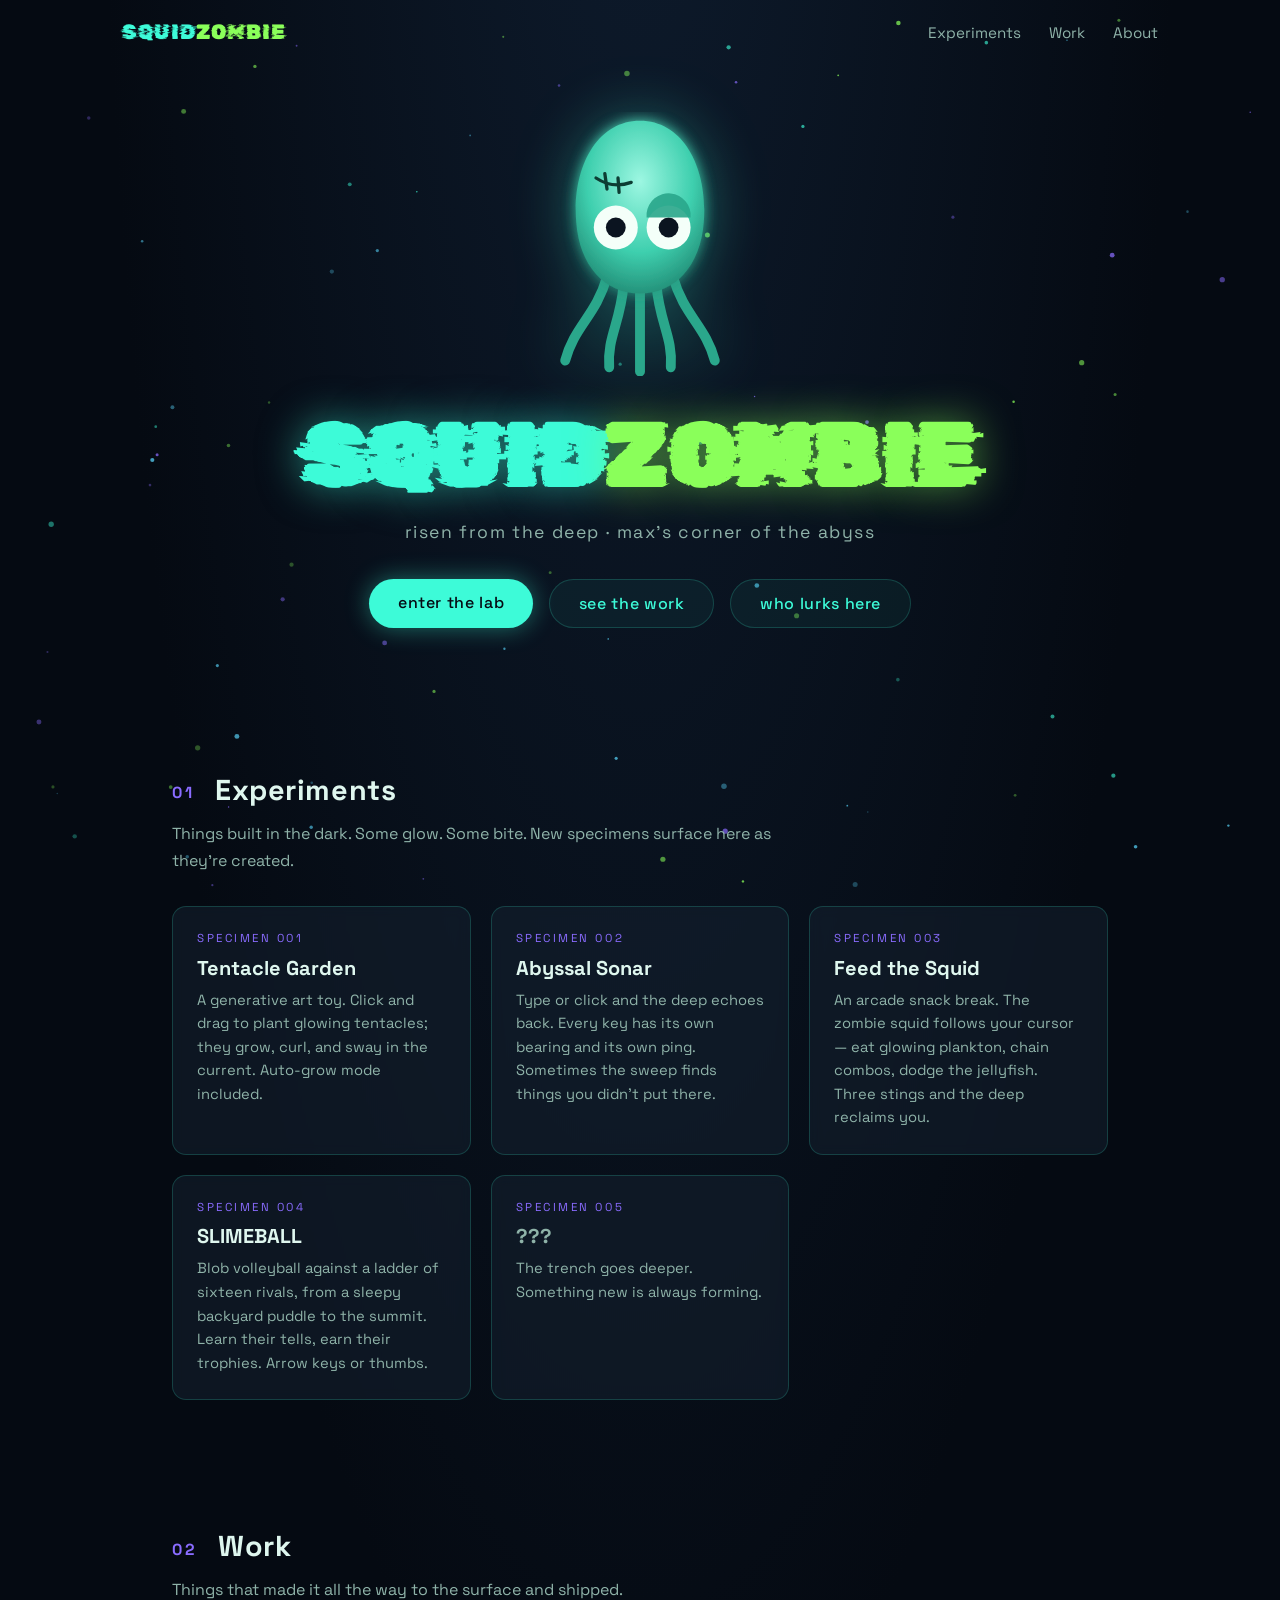
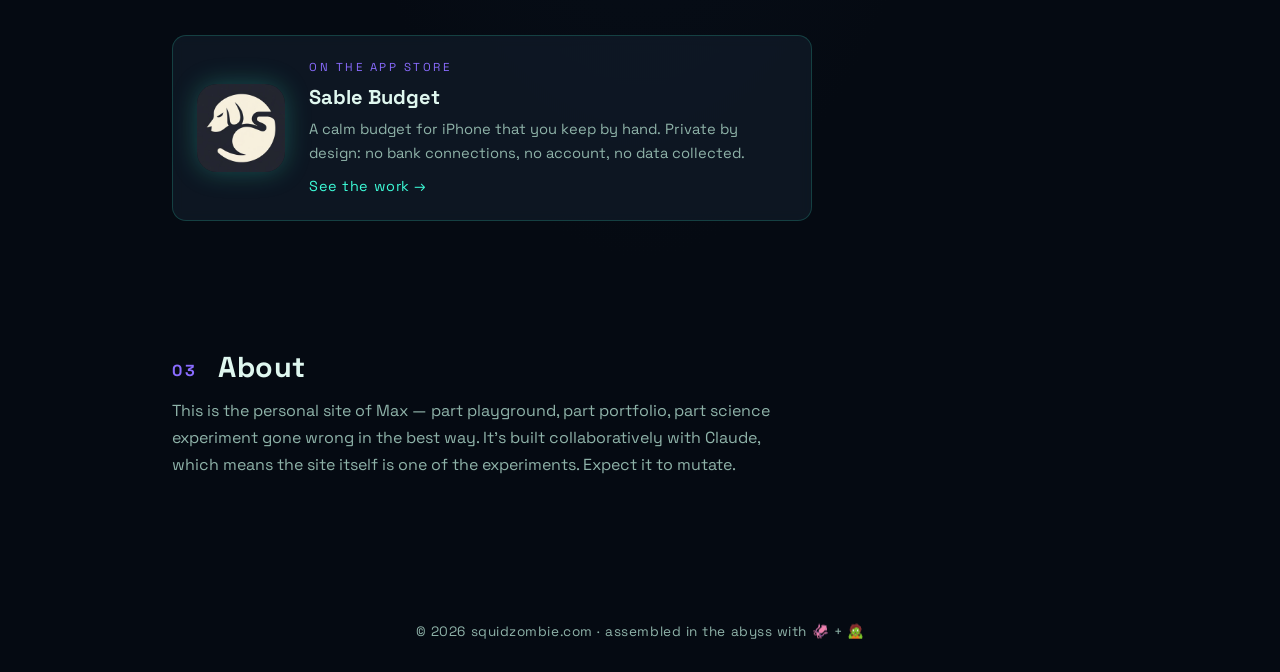
==== index.html @ 379ce613 "Give the Work page a 3D screenshot showcase and link it from home Screenshots become a coverflow sli" ====
<!DOCTYPE html>
<html lang="en">
<head>
  <meta charset="UTF-8">
  <meta name="viewport" content="width=device-width, initial-scale=1.0">
  <title>SQUIDZOMBIE — risen from the deep</title>
  <meta name="description" content="squidzombie.com — Max's corner of the abyss. Experiments, oddities, and whatever crawls out of the deep.">
  <link rel="preconnect" href="https://fonts.googleapis.com">
  <link rel="preconnect" href="https://fonts.gstatic.com" crossorigin>
  <link href="https://fonts.googleapis.com/css2?family=Rubik+Glitch&family=Space+Grotesk:wght@400;500;700&display=swap" rel="stylesheet">
  <link rel="stylesheet" href="css/style.css">
  <link rel="icon" href="data:image/svg+xml,<svg xmlns='http://www.w3.org/2000/svg' viewBox='0 0 100 100'><text y='.9em' font-size='90'>🦑</text></svg>">
</head>
<body>
  <canvas id="abyss" aria-hidden="true"></canvas>

  <header class="site-header">
    <a class="wordmark" href="/">SQUID<span>ZOMBIE</span></a>
    <nav>
      <a href="#experiments">Experiments</a>
      <a href="work/">Work</a>
      <a href="#about">About</a>
    </nav>
  </header>

  <main>
    <section class="hero">
      <div class="squid-wrap" id="squid-wrap">
        <!-- The Squid. Its eyes follow your cursor. It knows. -->
        <svg id="squid" viewBox="0 0 200 240" width="220" height="264" role="img" aria-label="A zombie squid">
          <defs>
            <radialGradient id="mantleGrad" cx="50%" cy="35%" r="75%">
              <stop offset="0%" stop-color="#9df7e2"/>
              <stop offset="55%" stop-color="#3ecfae"/>
              <stop offset="100%" stop-color="#1a7a66"/>
            </radialGradient>
            <filter id="glow" x="-50%" y="-50%" width="200%" height="200%">
              <feGaussianBlur stdDeviation="6" result="blur"/>
              <feMerge>
                <feMergeNode in="blur"/>
                <feMergeNode in="SourceGraphic"/>
              </feMerge>
            </filter>
          </defs>

          <!-- tentacles -->
          <g class="tentacles" stroke="#2aa78b" stroke-width="9" stroke-linecap="round" fill="none">
            <path class="tent t1" d="M70 150 C 60 185, 40 195, 32 226"/>
            <path class="tent t2" d="M85 158 C 82 192, 70 205, 72 232"/>
            <path class="tent t3" d="M100 160 C 100 195, 100 210, 100 236"/>
            <path class="tent t4" d="M115 158 C 118 192, 130 205, 128 232"/>
            <path class="tent t5" d="M130 150 C 140 185, 160 195, 168 226"/>
          </g>

          <!-- mantle -->
          <path d="M100 8 C 140 8, 162 52, 158 100 C 155 140, 132 165, 100 165 C 68 165, 45 140, 42 100 C 38 52, 60 8, 100 8 Z"
                fill="url(#mantleGrad)" filter="url(#glow)"/>

          <!-- zombie stitch -->
          <g stroke="#0d3d33" stroke-width="3" stroke-linecap="round">
            <path d="M60 60 Q 75 70 92 64" fill="none"/>
            <line x1="68" y1="56" x2="70" y2="70"/>
            <line x1="80" y1="60" x2="81" y2="73"/>
          </g>

          <!-- eyes -->
          <g>
            <circle cx="78" cy="105" r="20" fill="#f4fff9"/>
            <circle cx="126" cy="105" r="20" fill="#f4fff9"/>
            <circle class="pupil" data-eye-x="78" data-eye-y="105" cx="78" cy="105" r="9" fill="#0b1420"/>
            <circle class="pupil" data-eye-x="126" data-eye-y="105" cx="126" cy="105" r="9" fill="#0b1420"/>
          </g>

          <!-- one droopy zombie eyelid -->
          <path d="M106 92 A 20 20 0 0 1 146 96 L 106 96 Z" fill="#2aa78b" opacity="0.9"/>
        </svg>
      </div>

      <h1 class="title">SQUID<span class="title-zombie">ZOMBIE</span></h1>
      <p class="tagline">risen from the deep &middot; max's corner of the abyss</p>

      <div class="cta-row">
        <a class="btn btn-primary" href="#experiments">enter the lab</a>
        <a class="btn btn-ghost" href="work/">see the work</a>
        <a class="btn btn-ghost" href="#about">who lurks here</a>
      </div>
    </section>

    <section id="experiments" class="section">
      <h2><span class="section-num">01</span> Experiments</h2>
      <p class="section-blurb">Things built in the dark. Some glow. Some bite. New specimens surface here as they're created.</p>
      <div class="card-grid">
        <a class="card" href="experiments/tentacle-garden/">
          <div class="card-tag">SPECIMEN 001</div>
          <h3>Tentacle Garden</h3>
          <p>A generative art toy. Click and drag to plant glowing tentacles; they grow, curl, and sway in the current. Auto-grow mode included.</p>
        </a>
        <a class="card" href="experiments/abyssal-sonar/">
          <div class="card-tag">SPECIMEN 002</div>
          <h3>Abyssal Sonar</h3>
          <p>Type or click and the deep echoes back. Every key has its own bearing and its own ping. Sometimes the sweep finds things you didn't put there.</p>
        </a>
        <a class="card" href="experiments/feed-the-squid/">
          <div class="card-tag">SPECIMEN 003</div>
          <h3>Feed the Squid</h3>
          <p>An arcade snack break. The zombie squid follows your cursor — eat glowing plankton, chain combos, dodge the jellyfish. Three stings and the deep reclaims you.</p>
        </a>
        <a class="card" href="experiments/slimeball/">
          <div class="card-tag">SPECIMEN 004</div>
          <h3>SLIMEBALL</h3>
          <p>Blob volleyball against a ladder of sixteen rivals, from a sleepy backyard puddle to the summit. Learn their tells, earn their trophies. Arrow keys or thumbs.</p>
        </a>
        <a class="card card-empty" href="#">
          <div class="card-tag">SPECIMEN 005</div>
          <h3>???</h3>
          <p>The trench goes deeper. Something new is always forming.</p>
        </a>
      </div>
    </section>

    <section id="work" class="section">
      <h2><span class="section-num">02</span> Work</h2>
      <p class="section-blurb">Things that made it all the way to the surface and shipped.</p>
      <a class="card work-card" href="work/">
        <img class="work-card-icon" src="work/sable/icon.jpg" width="256" height="256" alt="">
        <div>
          <div class="card-tag">ON THE APP STORE</div>
          <h3>Sable Budget</h3>
          <p>A calm budget for iPhone that you keep by hand. Private by design: no bank connections, no account, no data collected.</p>
          <span class="work-card-cta">See the work →</span>
        </div>
      </a>
    </section>

    <section id="about" class="section">
      <h2><span class="section-num">03</span> About</h2>
      <p class="section-blurb">
        This is the personal site of Max — part playground, part portfolio, part science
        experiment gone wrong in the best way. It's built collaboratively with Claude,
        which means the site itself is one of the experiments. Expect it to mutate.
      </p>
    </section>
  </main>

  <footer class="site-footer">
    <p>&copy; 2026 squidzombie.com &middot; assembled in the abyss with 🦑 + 🧟</p>
  </footer>

  <script src="js/main.js"></script>
</body>
</html>
---- css/style.css ----
/* ── squidzombie.com ─────────────────────────────────────────────── */

:root {
  --abyss: #050a12;
  --abyss-2: #0a1220;
  --ink: #dff7ef;
  --ink-dim: #8fb3a9;
  --biolume: #3dfbd8;
  --zombie: #8aff5a;
  --violet: #8a6cff;
  --card: rgba(20, 34, 48, 0.55);
  --card-border: rgba(61, 251, 216, 0.18);
}

* { margin: 0; padding: 0; box-sizing: border-box; }

html { scroll-behavior: smooth; }

body {
  background: radial-gradient(ellipse at 50% -20%, #0e1c2e 0%, var(--abyss) 60%);
  color: var(--ink);
  font-family: "Space Grotesk", system-ui, -apple-system, sans-serif;
  min-height: 100vh;
  overflow-x: hidden;
}

/* particle canvas sits behind everything */
#abyss {
  position: fixed;
  inset: 0;
  z-index: 0;
  pointer-events: none;
}

.site-header, main, .site-footer {
  position: relative;
  z-index: 1;
}

/* ── header ─────────────────────────────────────────────────────── */

.site-header {
  display: flex;
  justify-content: space-between;
  align-items: center;
  padding: 1.25rem 2rem;
  max-width: 1100px;
  margin: 0 auto;
}

.wordmark {
  font-family: "Rubik Glitch", "Space Grotesk", monospace;
  font-size: 1.3rem;
  color: var(--biolume);
  text-decoration: none;
  letter-spacing: 0.05em;
}

.wordmark span { color: var(--zombie); }

.site-header nav a {
  color: var(--ink-dim);
  text-decoration: none;
  margin-left: 1.5rem;
  font-size: 0.95rem;
  transition: color 0.2s;
}

.site-header nav a:hover { color: var(--biolume); }

/* ── hero ───────────────────────────────────────────────────────── */

.hero {
  text-align: center;
  padding: 3rem 1.5rem 5rem;
  max-width: 800px;
  margin: 0 auto;
}

.squid-wrap {
  display: inline-block;
  animation: bob 5s ease-in-out infinite;
  filter: drop-shadow(0 0 30px rgba(61, 251, 216, 0.35));
}

@keyframes bob {
  0%, 100% { transform: translateY(0) rotate(-1.5deg); }
  50%      { transform: translateY(-16px) rotate(1.5deg); }
}

.tent {
  animation: wiggle 3s ease-in-out infinite;
  transform-origin: top center;
}
.t1 { animation-delay: 0s; }
.t2 { animation-delay: 0.4s; }
.t3 { animation-delay: 0.8s; }
.t4 { animation-delay: 1.2s; }
.t5 { animation-delay: 1.6s; }

@keyframes wiggle {
  0%, 100% { transform: translateX(0); }
  50%      { transform: translateX(4px); }
}

.title {
  font-family: "Rubik Glitch", "Space Grotesk", monospace;
  font-size: clamp(2.8rem, 9vw, 5.5rem);
  margin-top: 1.5rem;
  color: var(--biolume);
  text-shadow: 0 0 40px rgba(61, 251, 216, 0.5);
  letter-spacing: 0.03em;
}

.title-zombie {
  color: var(--zombie);
  text-shadow: 0 0 40px rgba(138, 255, 90, 0.5);
}

.tagline {
  color: var(--ink-dim);
  margin-top: 0.75rem;
  font-size: 1.1rem;
  letter-spacing: 0.08em;
}

.cta-row {
  margin-top: 2.25rem;
  display: flex;
  gap: 1rem;
  justify-content: center;
  flex-wrap: wrap;
}

.btn {
  padding: 0.8rem 1.8rem;
  border-radius: 999px;
  text-decoration: none;
  font-weight: 500;
  letter-spacing: 0.04em;
  transition: transform 0.15s, box-shadow 0.15s;
}

.btn:hover { transform: translateY(-2px); }

.btn-primary {
  background: var(--biolume);
  color: var(--abyss);
  box-shadow: 0 0 24px rgba(61, 251, 216, 0.4);
}

.btn-primary:hover { box-shadow: 0 0 36px rgba(61, 251, 216, 0.65); }

.btn-ghost {
  color: var(--biolume);
  border: 1px solid var(--card-border);
  background: rgba(61, 251, 216, 0.05);
}

.btn-ghost:hover { border-color: var(--biolume); }

/* ── sections ───────────────────────────────────────────────────── */

.section {
  max-width: 1000px;
  margin: 0 auto;
  padding: 4rem 2rem;
}

.section h2 {
  font-size: 1.8rem;
  margin-bottom: 0.75rem;
  letter-spacing: 0.02em;
}

.section-num {
  color: var(--violet);
  font-size: 1rem;
  vertical-align: middle;
  margin-right: 0.75rem;
  letter-spacing: 0.2em;
}

.section-blurb {
  color: var(--ink-dim);
  max-width: 60ch;
  line-height: 1.7;
  margin-bottom: 2rem;
}

/* ── experiment cards ───────────────────────────────────────────── */

.card-grid {
  display: grid;
  grid-template-columns: repeat(auto-fill, minmax(260px, 1fr));
  gap: 1.25rem;
}

.card {
  display: block;
  background: var(--card);
  border: 1px solid var(--card-border);
  border-radius: 14px;
  padding: 1.5rem;
  text-decoration: none;
  color: var(--ink);
  backdrop-filter: blur(6px);
  transition: transform 0.2s, border-color 0.2s, box-shadow 0.2s;
}

.card:hover {
  transform: translateY(-4px);
  border-color: rgba(61, 251, 216, 0.5);
  box-shadow: 0 8px 32px rgba(61, 251, 216, 0.12);
}

.card-tag {
  font-size: 0.72rem;
  letter-spacing: 0.22em;
  color: var(--violet);
  margin-bottom: 0.6rem;
}

.card h3 { margin-bottom: 0.5rem; font-size: 1.25rem; }

.card p { color: var(--ink-dim); font-size: 0.92rem; line-height: 1.6; }

.card-empty h3 { color: var(--ink-dim); }

/* ── footer ─────────────────────────────────────────────────────── */

.site-footer {
  text-align: center;
  padding: 3rem 1.5rem 2rem;
  color: var(--ink-dim);
  font-size: 0.85rem;
  letter-spacing: 0.04em;
}

/* ── work page ──────────────────────────────────────────────────── */

.site-header nav a[aria-current="page"] { color: var(--biolume); }

.work-hero { padding-bottom: 1rem; }

.section-blurb a { color: var(--biolume); }

.project {
  background: var(--card);
  border: 1px solid var(--card-border);
  border-radius: 22px;
  padding: 2.25rem;
  backdrop-filter: blur(6px);
  overflow: hidden;
}

.project-head {
  display: flex;
  gap: 1.5rem;
  align-items: center;
  flex-wrap: wrap;
}

.app-icon {
  width: 112px;
  height: 112px;
  border-radius: 25px;
  flex-shrink: 0;
  box-shadow: 0 0 32px rgba(61, 251, 216, 0.22);
}

.project-title { font-size: 2rem; margin-bottom: 0.4rem; }

.project-lede { font-size: 1.1rem; line-height: 1.6; max-width: 52ch; }

.project-meta {
  color: var(--ink-dim);
  font-size: 0.85rem;
  margin-top: 0.5rem;
  letter-spacing: 0.04em;
}

.project-label {
  color: var(--violet);
  font-size: 0.75rem;
  font-weight: 500;
  letter-spacing: 0.22em;
  text-transform: uppercase;
  margin: 3rem 0 1.1rem;
}

/* ── screenshot showcase: 3D coverflow + ambient glow ── */

.showcase {
  --w: clamp(176px, 24vw, 244px);
  position: relative;
  margin: 1.5rem -2.25rem 0;
  padding-top: 1.5rem;
}

.showcase-glow {
  position: absolute;
  left: 50%;
  top: 0;
  width: calc(var(--w) * 2.6);
  height: calc(var(--w) * 2.3);
  transform: translateX(-50%);
  pointer-events: none;
}

.showcase-glow img {
  position: absolute;
  inset: 0;
  width: 100%;
  height: 100%;
  object-fit: cover;
  filter: blur(70px) saturate(1.8);
  opacity: 0;
  transition: opacity 0.9s ease;
}

.showcase-glow img.on { opacity: 0.32; }

.showcase-stage {
  position: relative;
  height: calc(var(--w) * 2.172 + 2.5rem);
  perspective: 1300px;
  transform-style: preserve-3d;
  touch-action: pan-y;
  cursor: grab;
  user-select: none;
  -webkit-user-select: none;
  outline: none;
}

.showcase-stage.dragging { cursor: grabbing; }

.showcase-stage:focus-visible .slide.is-active .slide-card {
  outline: 2px solid var(--biolume);
  outline-offset: 6px;
}

.slide {
  position: absolute;
  left: 50%;
  top: 1rem;
  width: var(--w);
  margin: 0 0 0 calc(var(--w) / -2);
  transition:
    transform 0.65s cubic-bezier(0.2, 0.8, 0.2, 1),
    filter 0.65s cubic-bezier(0.2, 0.8, 0.2, 1),
    opacity 0.65s ease;
  will-change: transform, filter;
}

.slide-card {
  position: relative;
  border-radius: calc(var(--w) * 0.13);
  overflow: hidden;
  transform: rotateX(var(--ty, 0deg)) rotateY(var(--tx, 0deg));
  transition: transform 0.5s cubic-bezier(0.2, 0.8, 0.2, 1), box-shadow 0.5s;
  box-shadow:
    0 30px 60px -24px rgba(0, 0, 0, 0.8),
    0 0 0 1px rgba(255, 255, 255, 0.08);
}

.slide-card.tilting { transition: transform 0.12s linear, box-shadow 0.5s; }

.slide-card img {
  display: block;
  width: 100%;
  height: auto;
  pointer-events: none;
  -webkit-user-drag: none;
}

/* glass glare that follows the cursor on the front card */
.slide-card::after {
  content: "";
  position: absolute;
  inset: 0;
  border-radius: inherit;
  background: radial-gradient(
    circle at var(--gx, 30%) var(--gy, 0%),
    rgba(255, 255, 255, 0.28),
    transparent 50%
  );
  opacity: 0;
  transition: opacity 0.4s;
  pointer-events: none;
}

.slide.is-active .slide-card {
  box-shadow:
    0 40px 80px -24px rgba(0, 0, 0, 0.85),
    0 0 0 1px rgba(61, 251, 216, 0.28),
    0 0 60px rgba(61, 251, 216, 0.14);
}

.slide.is-active .slide-card.tilting::after { opacity: 1; }

.showcase-nav {
  position: absolute;
  top: calc(2.5rem + var(--w) * 1.086);
  z-index: 200;
  width: 50px;
  height: 50px;
  display: grid;
  place-items: center;
  border-radius: 50%;
  border: 1px solid rgba(255, 255, 255, 0.14);
  background: rgba(10, 18, 32, 0.45);
  backdrop-filter: blur(14px) saturate(1.5);
  -webkit-backdrop-filter: blur(14px) saturate(1.5);
  color: var(--ink);
  cursor: pointer;
  transform: translateY(-50%);
  transition: background 0.2s, border-color 0.2s, opacity 0.2s, transform 0.2s;
}

.showcase-nav svg {
  width: 22px;
  height: 22px;
  fill: none;
  stroke: currentColor;
  stroke-width: 2;
  stroke-linecap: round;
  stroke-linejoin: round;
}

.showcase-nav:hover:not(:disabled) {
  border-color: var(--biolume);
  background: rgba(61, 251, 216, 0.12);
  transform: translateY(-50%) scale(1.06);
}

.showcase-nav:disabled { opacity: 0.2; cursor: default; }

.showcase-nav.prev { left: 1.25rem; }
.showcase-nav.next { right: 1.25rem; }

.showcase-foot {
  position: relative;
  display: flex;
  align-items: flex-end;
  justify-content: space-between;
  gap: 1rem;
  padding: 0.5rem 2.25rem 0;
}

.showcase-count {
  color: var(--violet);
  font-size: 0.75rem;
  letter-spacing: 0.22em;
  font-variant-numeric: tabular-nums;
}

.showcase-caption {
  margin-top: 0.3rem;
  font-size: 1.05rem;
  font-weight: 500;
}

.showcase-caption.swap { animation: caption-in 0.5s ease; }

@keyframes caption-in {
  from { opacity: 0; transform: translateY(6px); filter: blur(4px); }
  to   { opacity: 1; transform: none; filter: none; }
}

.showcase-dots { display: flex; gap: 0.45rem; padding-bottom: 0.35rem; }

.showcase-dot {
  width: 8px;
  height: 8px;
  padding: 0;
  border: 0;
  border-radius: 99px;
  background: rgba(223, 247, 239, 0.25);
  cursor: pointer;
  transition: width 0.35s cubic-bezier(0.2, 0.8, 0.2, 1), background 0.35s;
}

.showcase-dot[aria-current="true"] {
  width: 28px;
  background: var(--biolume);
  box-shadow: 0 0 12px rgba(61, 251, 216, 0.7);
}

/* ── feature tiles ── */

.feature-grid {
  display: grid;
  grid-template-columns: repeat(3, 1fr);
  gap: 1rem;
}

.feature {
  position: relative;
  padding: 1.4rem 1.3rem 1.3rem;
  border-radius: 16px;
  border: 1px solid rgba(61, 251, 216, 0.1);
  background: linear-gradient(160deg, rgba(61, 251, 216, 0.06), rgba(138, 108, 255, 0.03) 60%, transparent);
  transition: border-color 0.25s, transform 0.25s;
}

.feature:hover { border-color: rgba(61, 251, 216, 0.35); transform: translateY(-3px); }

.feature-icon {
  width: 34px;
  height: 34px;
  padding: 6px;
  margin-bottom: 0.9rem;
  border-radius: 10px;
  background: rgba(61, 251, 216, 0.1);
  fill: none;
  stroke: var(--biolume);
  stroke-width: 1.7;
  stroke-linecap: round;
  stroke-linejoin: round;
  filter: drop-shadow(0 0 6px rgba(61, 251, 216, 0.45));
}

.feature h5 { font-size: 1.02rem; margin-bottom: 0.35rem; }

.feature p { color: var(--ink-dim); font-size: 0.9rem; line-height: 1.55; }

/* ── privacy band ── */

.refusal {
  display: grid;
  grid-template-columns: minmax(220px, 0.8fr) 1.2fr;
  gap: 2rem;
  align-items: center;
  margin-top: 1.75rem;
  padding: 1.75rem 2rem;
  border-radius: 18px;
  background:
    linear-gradient(var(--abyss-2), var(--abyss-2)) padding-box,
    linear-gradient(120deg, rgba(138, 255, 90, 0.6), rgba(61, 251, 216, 0.25), rgba(138, 108, 255, 0.6)) border-box;
  border: 1px solid transparent;
}

.refusal-kicker {
  display: block;
  color: var(--ink-dim);
  font-size: 0.72rem;
  letter-spacing: 0.2em;
  text-transform: uppercase;
}

.refusal-badge strong {
  display: block;
  margin: 0.35rem 0 0.9rem;
  font-size: clamp(1.6rem, 3.4vw, 2.2rem);
  line-height: 1.1;
  color: var(--zombie);
  text-shadow: 0 0 28px rgba(138, 255, 90, 0.45);
}

.refusal-list {
  list-style: none;
  display: grid;
  grid-template-columns: repeat(auto-fit, minmax(190px, 1fr));
  gap: 0.6rem 1.5rem;
}

.refusal-list li {
  display: flex;
  gap: 0.6rem;
  align-items: baseline;
  line-height: 1.45;
}

.refusal-list li::before {
  content: "✕";
  color: var(--violet);
  font-size: 0.8rem;
  font-weight: 700;
}

/* ── how it is built ── */

.built {
  display: grid;
  grid-template-columns: 1fr 1fr;
  gap: 2.5rem;
  align-items: start;
}

.built-story p { color: var(--ink-dim); line-height: 1.75; }

.built-story p + p { margin-top: 1rem; }

.spec { border-top: 1px solid var(--card-border); }

.spec div {
  display: grid;
  grid-template-columns: 6.5rem 1fr;
  gap: 1rem;
  padding: 0.7rem 0;
  border-bottom: 1px solid var(--card-border);
}

.spec dt {
  color: var(--violet);
  font-size: 0.72rem;
  letter-spacing: 0.18em;
  text-transform: uppercase;
  padding-top: 0.2rem;
}

.spec dd { font-size: 0.95rem; line-height: 1.5; }

.project-ctas { justify-content: flex-start; margin-top: 2.5rem; }

/* ── homepage work card ── */

.work-card {
  display: flex;
  gap: 1.5rem;
  align-items: center;
  max-width: 640px;
}

.work-card-icon {
  width: 88px;
  height: 88px;
  border-radius: 20px;
  flex-shrink: 0;
  box-shadow: 0 0 26px rgba(61, 251, 216, 0.25);
}

.work-card-cta {
  display: inline-block;
  margin-top: 0.75rem;
  color: var(--biolume);
  font-size: 0.9rem;
  letter-spacing: 0.04em;
}

@media (max-width: 860px) {
  .feature-grid { grid-template-columns: repeat(2, 1fr); }
  .refusal, .built { grid-template-columns: 1fr; gap: 1.5rem; }
}

@media (max-width: 600px) {
  /* three nav links do not fit beside the wordmark: stack them */
  .site-header { flex-direction: column; gap: 0.6rem; padding: 1rem 1.25rem; }
  .site-header nav a { margin: 0 0.7rem; }
  .project { padding: 1.4rem; }
  .app-icon { width: 88px; height: 88px; border-radius: 20px; }
  .project-title { font-size: 1.6rem; }
  .showcase { --w: 58vw; margin: 1rem -1.4rem 0; }
  .showcase-nav { width: 42px; height: 42px; }
  .showcase-nav.prev { left: 0.5rem; }
  .showcase-nav.next { right: 0.5rem; }
  .showcase-foot { flex-direction: column; align-items: center; text-align: center; padding: 0.5rem 1.4rem 0; }
  .feature-grid { grid-template-columns: 1fr; }
  .refusal { padding: 1.4rem; }
  .work-card { flex-direction: column; align-items: flex-start; }
}

@media (prefers-reduced-motion: reduce) {
  .slide, .slide-card, .showcase-glow img, .showcase-dot { transition: none; }
  .showcase-caption.swap { animation: none; }
}
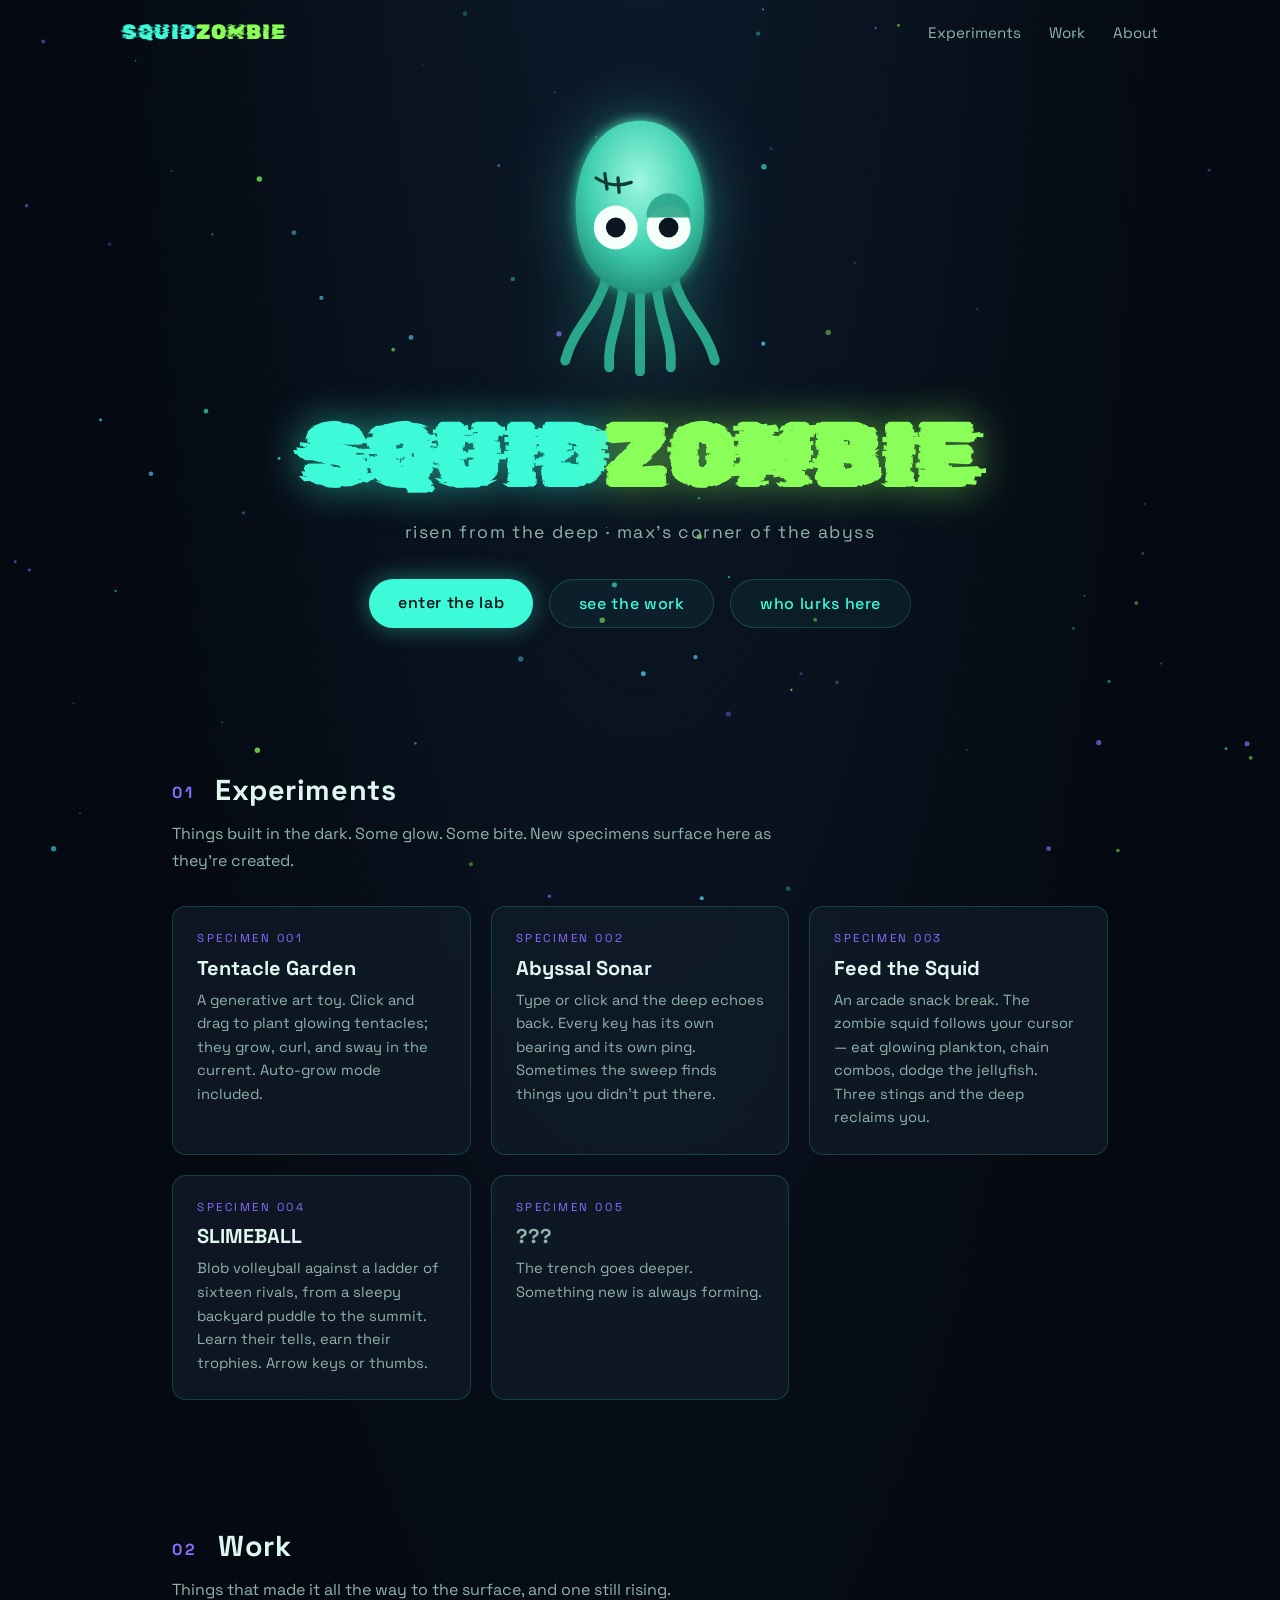
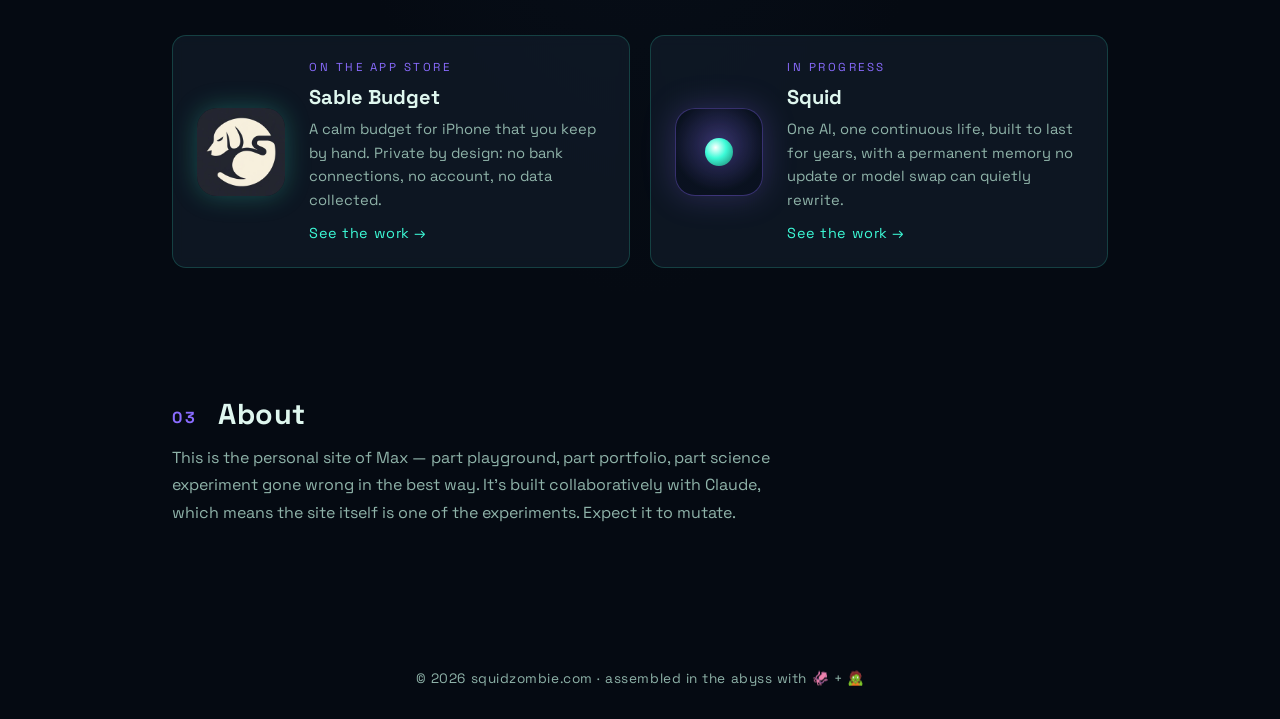
==== commit ce7ecbf1: "Add Squid to the Work page as an in-progress project Squid gets its own violet-accented section: Max" ====
--- a/index.html
+++ b/index.html
@@ -120,16 +120,27 @@
 
     <section id="work" class="section">
       <h2><span class="section-num">02</span> Work</h2>
-      <p class="section-blurb">Things that made it all the way to the surface and shipped.</p>
-      <a class="card work-card" href="work/">
-        <img class="work-card-icon" src="work/sable/icon.jpg" width="256" height="256" alt="">
-        <div>
-          <div class="card-tag">ON THE APP STORE</div>
-          <h3>Sable Budget</h3>
-          <p>A calm budget for iPhone that you keep by hand. Private by design: no bank connections, no account, no data collected.</p>
-          <span class="work-card-cta">See the work →</span>
-        </div>
-      </a>
+      <p class="section-blurb">Things that made it all the way to the surface, and one still rising.</p>
+      <div class="work-cards">
+        <a class="card work-card" href="work/#sable">
+          <img class="work-card-icon" src="work/sable/icon.jpg" width="256" height="256" alt="">
+          <div>
+            <div class="card-tag">ON THE APP STORE</div>
+            <h3>Sable Budget</h3>
+            <p>A calm budget for iPhone that you keep by hand. Private by design: no bank connections, no account, no data collected.</p>
+            <span class="work-card-cta">See the work →</span>
+          </div>
+        </a>
+        <a class="card work-card" href="work/#squid">
+          <div class="wip-mark" aria-hidden="true"><span></span></div>
+          <div>
+            <div class="card-tag">IN PROGRESS</div>
+            <h3>Squid</h3>
+            <p>One AI, one continuous life, built to last for years, with a permanent memory no update or model swap can quietly rewrite.</p>
+            <span class="work-card-cta">See the work →</span>
+          </div>
+        </a>
+      </div>
     </section>
 
     <section id="about" class="section">
--- a/css/style.css
+++ b/css/style.css
@@ -665,3 +665,471 @@
   .slide, .slide-card, .showcase-glow img, .showcase-dot { transition: none; }
   .showcase-caption.swap { animation: none; }
 }
+
+/* ── work page: in-progress project (Squid) ─────────────────────── */
+/* Sable wears the site's teal; Squid wears its violet. */
+
+.project-wip {
+  background:
+    radial-gradient(ellipse at 100% 0%, rgba(138, 108, 255, 0.12), transparent 55%),
+    var(--card);
+  border-color: rgba(138, 108, 255, 0.25);
+}
+
+.project-wip .card-tag { color: var(--violet); }
+
+.wip-mark {
+  width: 112px;
+  height: 112px;
+  flex-shrink: 0;
+  display: grid;
+  place-items: center;
+  border-radius: 25px;
+  border: 1px solid rgba(138, 108, 255, 0.35);
+  background: radial-gradient(circle at 50% 42%, rgba(138, 108, 255, 0.35), rgba(10, 18, 32, 0.95) 70%);
+  box-shadow: 0 0 32px rgba(138, 108, 255, 0.25);
+}
+
+/* a slow pulse: something alive, mid-thought */
+.wip-mark span {
+  width: 34px;
+  height: 34px;
+  border-radius: 50%;
+  background: radial-gradient(circle at 38% 34%, #ffffff, var(--biolume) 42%, #1a7a66);
+  animation: wip-breathe 3.4s ease-in-out infinite;
+}
+
+@keyframes wip-breathe {
+  0%, 100% { transform: scale(0.86); box-shadow: 0 0 12px rgba(61, 251, 216, 0.45); }
+  50%      { transform: scale(1);    box-shadow: 0 0 36px rgba(61, 251, 216, 0.9); }
+}
+
+.wip-intro {
+  display: grid;
+  grid-template-columns: 1fr 1.05fr;
+  gap: 2rem;
+  align-items: start;
+  margin-top: 1.75rem;
+}
+
+.wip-intro > p { color: var(--ink-dim); font-size: 1.02rem; line-height: 1.8; }
+
+/* ── the illustrated ledger ── */
+
+.ledger {
+  margin: 0;
+  padding: 0.9rem;
+  border-radius: 16px;
+  border: 1px solid rgba(138, 108, 255, 0.3);
+  background: rgba(5, 10, 18, 0.78);
+  box-shadow: inset 0 0 36px rgba(138, 108, 255, 0.08);
+  font-family: "JetBrains Mono", ui-monospace, SFMono-Regular, Consolas, monospace;
+  font-size: 0.74rem;
+}
+
+.ledger-bar {
+  display: flex;
+  align-items: center;
+  gap: 0.5rem;
+  margin-bottom: 0.75rem;
+  color: var(--ink-dim);
+  font-size: 0.64rem;
+  letter-spacing: 0.2em;
+  text-transform: uppercase;
+}
+
+.ledger-live {
+  width: 7px;
+  height: 7px;
+  border-radius: 50%;
+  background: var(--zombie);
+  box-shadow: 0 0 8px var(--zombie);
+  animation: ledger-blink 1.6s ease-in-out infinite;
+}
+
+@keyframes ledger-blink { 50% { opacity: 0.25; } }
+
+/* the chain: a rail running behind the entries */
+.ledger-list {
+  position: relative;
+  list-style: none;
+}
+
+.ledger-list::before {
+  content: "";
+  position: absolute;
+  left: 1.05rem;
+  top: 0;
+  bottom: 0;
+  width: 2px;
+  background: linear-gradient(var(--violet), var(--biolume));
+  opacity: 0.55;
+}
+
+.ledger-entry {
+  position: relative;
+  max-height: 6rem;
+  margin-top: 0.55rem;
+  padding: 0.55rem 0.75rem;
+  overflow: hidden;
+  border-radius: 10px;
+  border: 1px solid rgba(61, 251, 216, 0.12);
+  background: #0c1724;
+}
+
+.ledger-entry:first-child { margin-top: 0; }
+
+.ledger-meta {
+  display: flex;
+  gap: 0.75rem;
+  color: var(--ink-dim);
+  white-space: nowrap;
+  overflow: hidden;
+}
+
+.ledger-meta b { color: var(--ink); font-weight: 500; }
+
+.ledger-n { color: var(--violet); }
+
+.ledger-fix { color: var(--zombie); }
+
+.ledger-text {
+  margin: 0.3rem 0;
+  color: var(--ink);
+  font-size: 0.78rem;
+  white-space: nowrap;
+  overflow: hidden;
+  text-overflow: ellipsis;
+}
+
+.is-private .ledger-text { color: var(--ink-dim); font-style: italic; }
+
+.is-private .ledger-text::before { content: "🔒 "; font-style: normal; }
+
+.ledger-hash {
+  display: flex;
+  justify-content: space-between;
+  gap: 0.5rem;
+  color: rgba(143, 179, 169, 0.65);
+  font-size: 0.68rem;
+}
+
+.ledger-hash b { color: var(--biolume); font-weight: 500; }
+
+.ledger-entry.is-new {
+  animation:
+    ledger-in 0.7s cubic-bezier(0.2, 0.8, 0.2, 1),
+    ledger-glow 1.8s ease;
+}
+
+.ledger-entry.is-leaving { animation: ledger-out 0.6s ease forwards; }
+
+@keyframes ledger-in {
+  from {
+    opacity: 0;
+    transform: translateY(14px) scale(0.98);
+    max-height: 0;
+    margin-top: 0;
+    padding-top: 0;
+    padding-bottom: 0;
+  }
+}
+
+@keyframes ledger-glow {
+  from {
+    border-color: var(--biolume);
+    box-shadow: 0 0 18px rgba(61, 251, 216, 0.35);
+  }
+}
+
+@keyframes ledger-out {
+  to {
+    opacity: 0;
+    transform: translateY(-8px);
+    max-height: 0;
+    margin-top: 0;
+    padding-top: 0;
+    padding-bottom: 0;
+    border-width: 0;
+  }
+}
+
+.ledger figcaption {
+  margin-top: 0.8rem;
+  color: var(--ink-dim);
+  font-family: "Space Grotesk", system-ui, sans-serif;
+  font-size: 0.74rem;
+  line-height: 1.5;
+}
+
+/* ── why it's different: lead tile spans the row ── */
+
+.feature-wide { grid-column: 1 / -1; }
+
+.feature-wide p { max-width: 80ch; }
+
+.project-wip .feature {
+  border-color: rgba(138, 108, 255, 0.14);
+  background: linear-gradient(160deg, rgba(138, 108, 255, 0.08), rgba(61, 251, 216, 0.02) 60%, transparent);
+}
+
+.project-wip .feature:hover { border-color: rgba(138, 108, 255, 0.45); }
+
+.project-wip .feature-icon {
+  stroke: #b3a2ff;
+  background: rgba(138, 108, 255, 0.14);
+  filter: drop-shadow(0 0 6px rgba(138, 108, 255, 0.55));
+}
+
+/* ── how it's being built ── */
+
+.process {
+  display: grid;
+  grid-template-columns: 1.6fr 0.9fr;
+  gap: 2rem;
+  align-items: start;
+}
+
+.process-steps {
+  list-style: none;
+  counter-reset: step;
+  display: grid;
+  gap: 1.4rem;
+}
+
+.process-steps li {
+  position: relative;
+  padding-left: 3.6rem;
+  counter-increment: step;
+}
+
+.process-steps li::before {
+  content: counter(step, decimal-leading-zero);
+  position: absolute;
+  left: 0;
+  top: -0.35rem;
+  font-size: 1.9rem;
+  font-weight: 700;
+  line-height: 1;
+  color: transparent;
+  -webkit-text-stroke: 1px var(--violet);
+}
+
+.process-steps h5 { font-size: 1.02rem; margin-bottom: 0.35rem; }
+
+.process-steps p { color: var(--ink-dim); font-size: 0.93rem; line-height: 1.65; }
+
+.stat {
+  padding: 1.6rem;
+  border-radius: 18px;
+  border: 1px solid rgba(138, 108, 255, 0.3);
+  background:
+    radial-gradient(circle at 25% 0%, rgba(138, 108, 255, 0.28), transparent 70%),
+    rgba(10, 18, 32, 0.6);
+}
+
+.stat-num {
+  display: block;
+  font-size: clamp(2.6rem, 6vw, 3.6rem);
+  font-weight: 700;
+  line-height: 1;
+  background: linear-gradient(120deg, var(--biolume), var(--violet));
+  -webkit-background-clip: text;
+  background-clip: text;
+  color: transparent;
+}
+
+.stat-label {
+  display: block;
+  margin-top: 0.5rem;
+  font-size: 0.75rem;
+  letter-spacing: 0.16em;
+  text-transform: uppercase;
+}
+
+.stat p { margin-top: 0.8rem; color: var(--ink-dim); font-size: 0.88rem; line-height: 1.6; }
+
+/* ── the hard parts ── */
+
+.hard-grid {
+  display: grid;
+  grid-template-columns: repeat(3, 1fr);
+  gap: 1rem;
+}
+
+.hard-card {
+  position: relative;
+  padding: 1.4rem;
+  overflow: hidden;
+  border-radius: 16px;
+  border: 1px solid rgba(138, 108, 255, 0.18);
+  background: rgba(10, 18, 32, 0.55);
+}
+
+.hard-card::before {
+  content: "";
+  position: absolute;
+  left: 0;
+  right: 0;
+  top: 0;
+  height: 2px;
+  background: linear-gradient(90deg, var(--violet), var(--biolume), transparent);
+}
+
+.hard-card h5 { font-size: 1.02rem; margin-bottom: 0.45rem; }
+
+.hard-card p { color: var(--ink-dim); font-size: 0.92rem; line-height: 1.65; }
+
+/* ── where it is now: a progress track ── */
+
+.wip-now { max-width: 72ch; margin-bottom: 1.75rem; color: var(--ink-dim); line-height: 1.75; }
+
+.roadmap {
+  --done: 4;   /* steps built */
+  --steps: 7;
+  position: relative;
+  list-style: none;
+  display: grid;
+  grid-template-columns: repeat(var(--steps), 1fr);
+}
+
+.roadmap::before,
+.roadmap::after {
+  content: "";
+  position: absolute;
+  top: 8px;
+  left: calc(100% / var(--steps) / 2);
+  height: 2px;
+}
+
+.roadmap::before {
+  right: calc(100% / var(--steps) / 2);
+  background: rgba(143, 179, 169, 0.2);
+}
+
+.roadmap::after {
+  width: calc(100% / var(--steps) * var(--done));
+  background: linear-gradient(90deg, var(--biolume), var(--violet));
+  box-shadow: 0 0 10px rgba(61, 251, 216, 0.5);
+}
+
+.roadmap li {
+  position: relative;
+  z-index: 1;
+  display: flex;
+  flex-direction: column;
+  align-items: center;
+  gap: 0.5rem;
+  padding: 0 0.3rem;
+  text-align: center;
+}
+
+.roadmap-dot {
+  width: 18px;
+  height: 18px;
+  flex-shrink: 0;
+  display: grid;
+  place-items: center;
+  border-radius: 50%;
+  border: 2px solid rgba(143, 179, 169, 0.35);
+  background: var(--abyss-2);
+}
+
+.roadmap .done .roadmap-dot {
+  border-color: var(--biolume);
+  background: var(--biolume);
+  box-shadow: 0 0 10px rgba(61, 251, 216, 0.6);
+}
+
+.roadmap .done .roadmap-dot::after {
+  content: "";
+  width: 6px;
+  height: 3px;
+  margin-top: -2px;
+  border-left: 2px solid var(--abyss);
+  border-bottom: 2px solid var(--abyss);
+  transform: rotate(-45deg);
+}
+
+.roadmap .now .roadmap-dot {
+  border-color: var(--violet);
+  background: var(--violet);
+  animation: roadmap-pulse 2s ease-out infinite;
+}
+
+@keyframes roadmap-pulse {
+  0%   { box-shadow: 0 0 0 0 rgba(138, 108, 255, 0.6); }
+  100% { box-shadow: 0 0 0 12px rgba(138, 108, 255, 0); }
+}
+
+.roadmap-name { font-size: 0.86rem; line-height: 1.35; }
+
+.roadmap li:not(.done):not(.now) .roadmap-name { color: var(--ink-dim); }
+
+.roadmap .now .roadmap-name { font-weight: 700; }
+
+.roadmap-state {
+  color: var(--ink-dim);
+  font-size: 0.64rem;
+  letter-spacing: 0.16em;
+  text-transform: uppercase;
+}
+
+.roadmap .done .roadmap-state { color: var(--biolume); }
+
+.roadmap .now .roadmap-state { color: #b3a2ff; }
+
+/* ── homepage: two work cards side by side ── */
+
+.work-cards {
+  display: grid;
+  grid-template-columns: repeat(auto-fit, minmax(300px, 1fr));
+  gap: 1.25rem;
+}
+
+.work-cards .work-card { max-width: none; }
+
+.work-card .wip-mark { width: 88px; height: 88px; border-radius: 20px; }
+
+.work-card .wip-mark span { width: 28px; height: 28px; }
+
+@media (max-width: 860px) {
+  .wip-intro, .process { grid-template-columns: 1fr; }
+  .hard-grid { grid-template-columns: 1fr; }
+
+  /* the track turns vertical: each step draws its link to the next */
+  .roadmap { grid-template-columns: 1fr; }
+  .roadmap::before,
+  .roadmap::after { display: none; }
+  .roadmap li {
+    display: grid;
+    grid-template-columns: 18px 1fr auto;
+    align-items: start;
+    gap: 0.9rem;
+    padding: 0.5rem 0;
+    text-align: left;
+  }
+  .roadmap li:not(:last-child)::before {
+    content: "";
+    position: absolute;
+    left: 8px;
+    top: calc(0.5rem + 9px);
+    width: 2px;
+    height: 100%;
+    background: rgba(143, 179, 169, 0.2);
+  }
+  .roadmap li.done::before {
+    background: linear-gradient(var(--biolume), var(--violet));
+    box-shadow: 0 0 8px rgba(61, 251, 216, 0.45);
+  }
+}
+
+@media (max-width: 600px) {
+  .wip-mark { width: 88px; height: 88px; border-radius: 20px; }
+  .wip-mark span { width: 28px; height: 28px; }
+  .process-steps li { padding-left: 3rem; }
+}
+
+@media (prefers-reduced-motion: reduce) {
+  .wip-mark span, .ledger-live, .roadmap .now .roadmap-dot { animation: none; }
+}
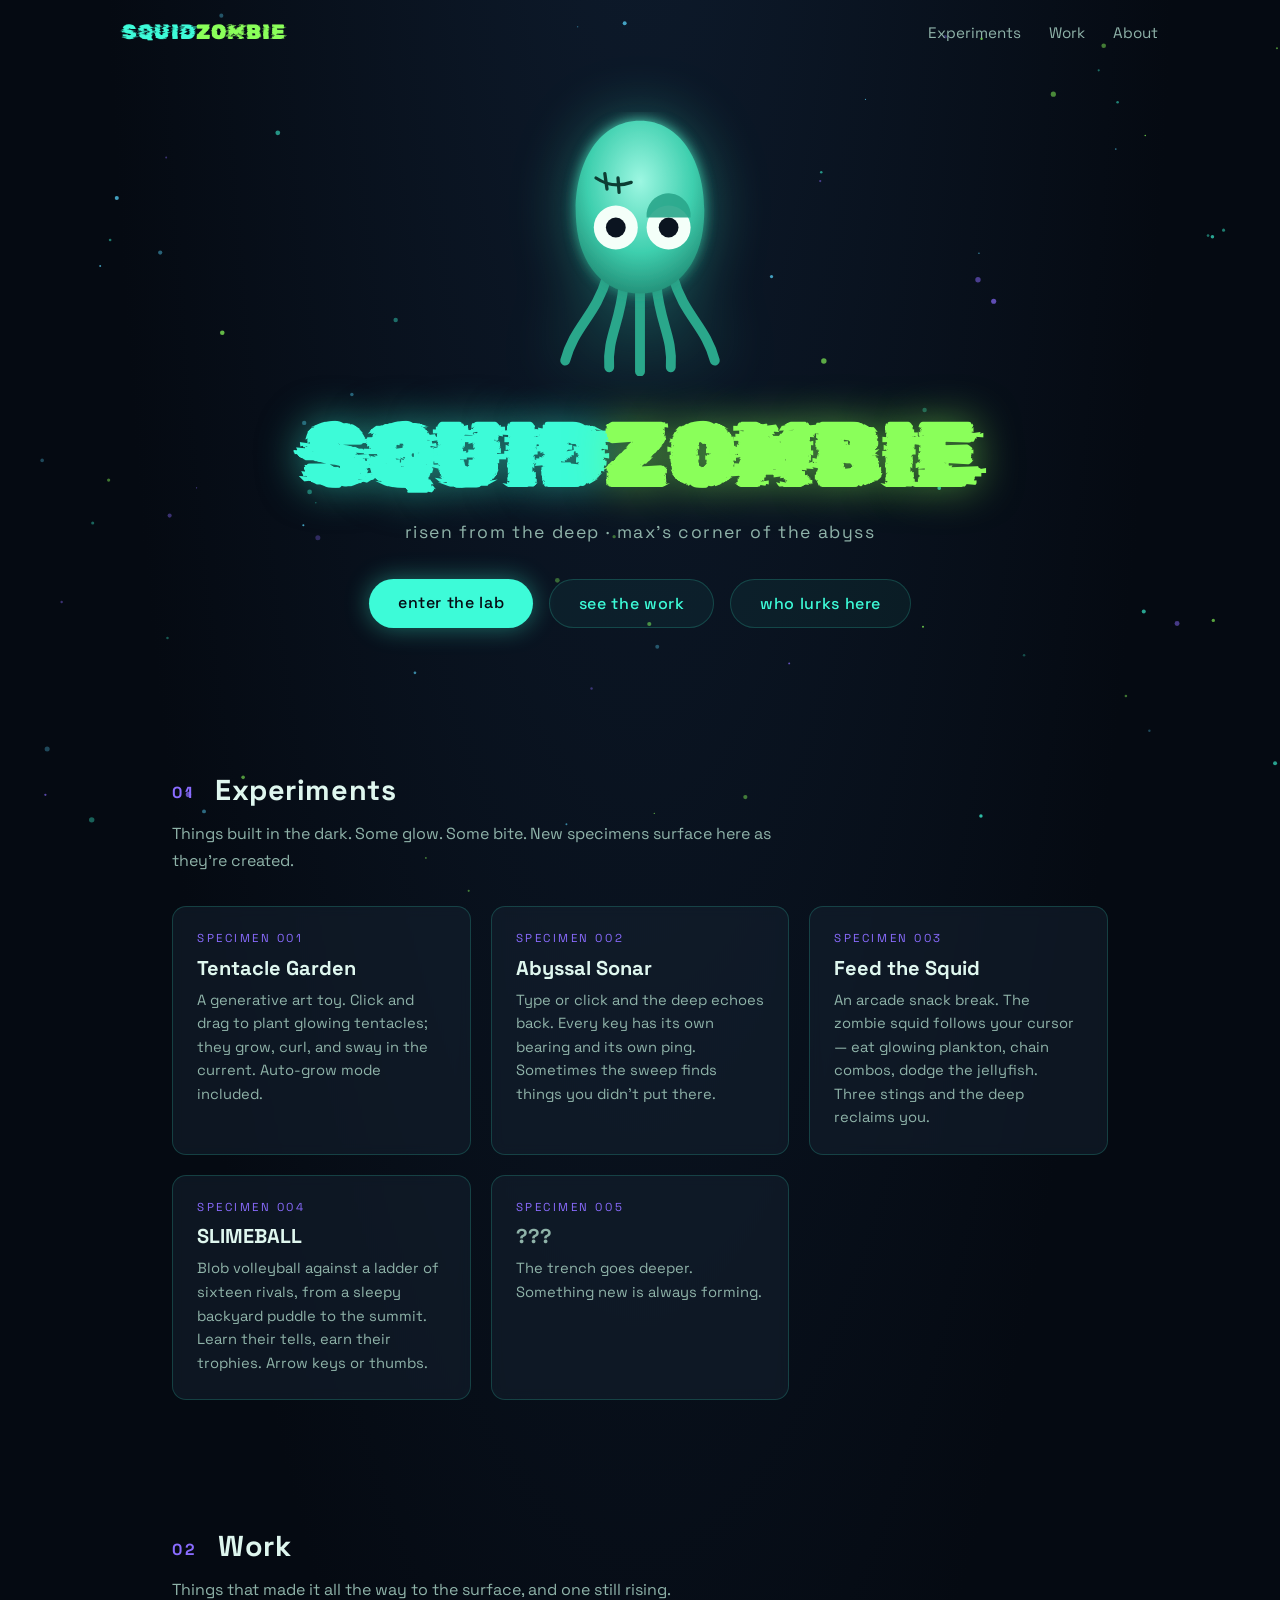
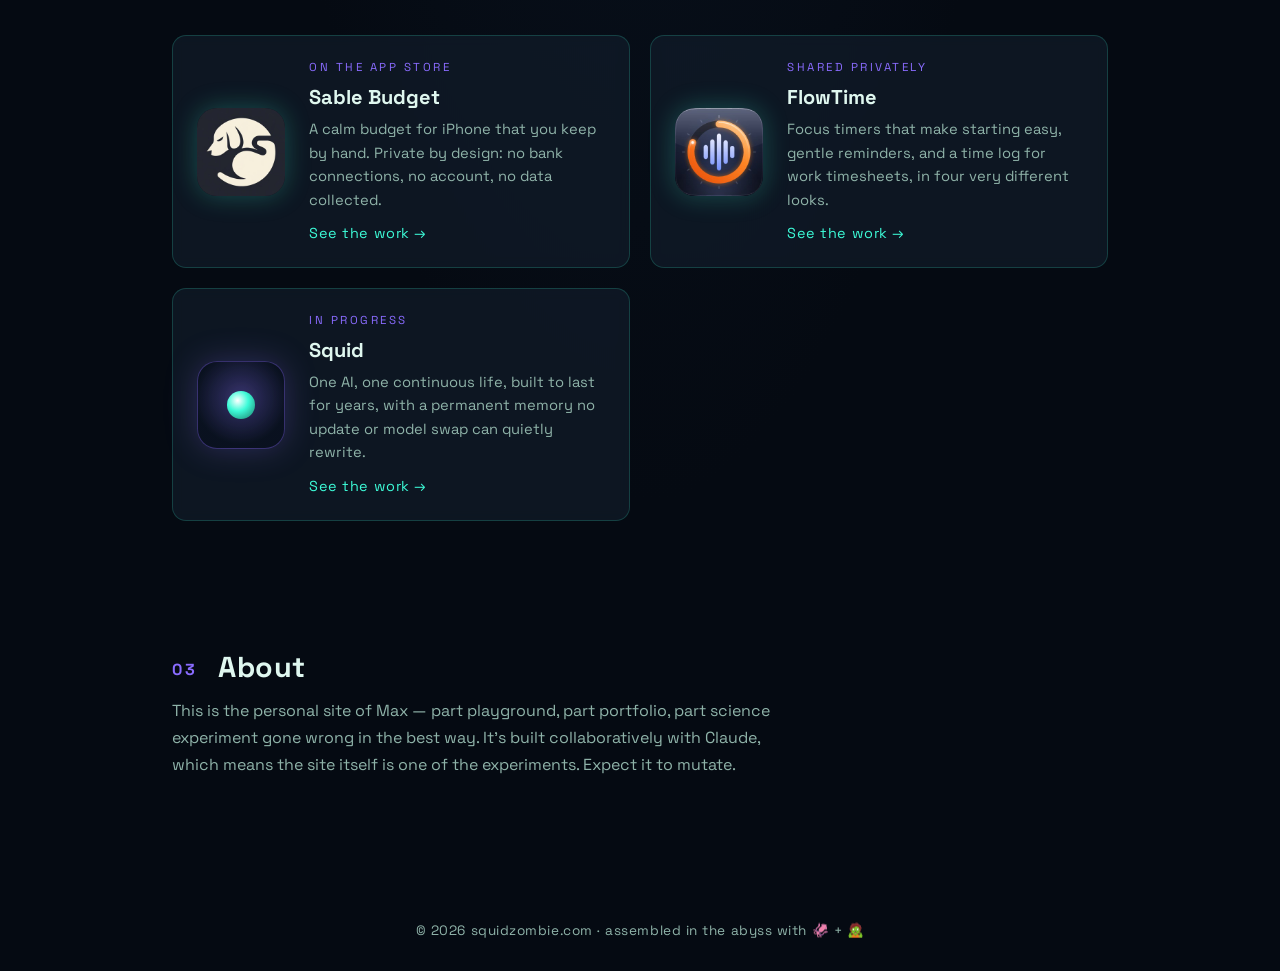
==== commit 2962fa4f: "Add FlowTime to the Work page under Shipped FlowTime joins Sable in the Shipped section: a wide scre" ====
--- a/index.html
+++ b/index.html
@@ -131,6 +131,15 @@
             <span class="work-card-cta">See the work →</span>
           </div>
         </a>
+        <a class="card work-card" href="work/#flowtime">
+          <img class="work-card-icon" src="work/flowtime/icon.jpg" width="256" height="256" alt="">
+          <div>
+            <div class="card-tag">SHARED PRIVATELY</div>
+            <h3>FlowTime</h3>
+            <p>Focus timers that make starting easy, gentle reminders, and a time log for work timesheets, in four very different looks.</p>
+            <span class="work-card-cta">See the work →</span>
+          </div>
+        </a>
         <a class="card work-card" href="work/#squid">
           <div class="wip-mark" aria-hidden="true"><span></span></div>
           <div>
--- a/css/style.css
+++ b/css/style.css
@@ -253,6 +253,10 @@
   backdrop-filter: blur(6px);
   overflow: hidden;
 }
+
+/* Several projects can share a section (Shipped holds Sable and FlowTime). */
+.project + .project { margin-top: 2.5rem; }
+.project[id] { scroll-margin-top: 2rem; }
 
 .project-head {
   display: flex;
@@ -1133,3 +1137,135 @@
 @media (prefers-reduced-motion: reduce) {
   .wip-mark span, .ledger-live, .roadmap .now .roadmap-dot { animation: none; }
 }
+
+/* ── work page: FlowTime ────────────────────────────────────────── */
+/* Sable wears teal, Squid violet; FlowTime wears its own timer orange. */
+
+.project-flow {
+  --ember: #ff8a3d;
+  --ember-ink: #ffb27a;
+  background:
+    radial-gradient(ellipse at 100% 0%, rgba(255, 138, 61, 0.11), transparent 55%),
+    var(--card);
+  border-color: rgba(255, 138, 61, 0.24);
+}
+
+.project-flow .card-tag { color: var(--ember-ink); }
+
+.project-flow .app-icon { box-shadow: 0 0 32px rgba(255, 138, 61, 0.24); }
+
+.flow-intro { max-width: 74ch; margin-top: 1.75rem; }
+
+.flow-intro p { color: var(--ink-dim); font-size: 1.02rem; line-height: 1.8; }
+
+.flow-intro p + p { margin-top: 1rem; }
+
+.project-flow .feature {
+  border-color: rgba(255, 138, 61, 0.13);
+  background: linear-gradient(160deg, rgba(255, 138, 61, 0.07), rgba(61, 251, 216, 0.02) 60%, transparent);
+}
+
+.project-flow .feature:hover { border-color: rgba(255, 138, 61, 0.42); }
+
+.project-flow .feature-icon {
+  stroke: var(--ember-ink);
+  background: rgba(255, 138, 61, 0.13);
+  filter: drop-shadow(0 0 6px rgba(255, 138, 61, 0.5));
+}
+
+.project-flow .refusal {
+  background:
+    linear-gradient(var(--abyss-2), var(--abyss-2)) padding-box,
+    linear-gradient(120deg, rgba(255, 138, 61, 0.65), rgba(61, 251, 216, 0.25), rgba(138, 108, 255, 0.6)) border-box;
+}
+
+.project-flow .refusal-badge strong {
+  color: var(--ember-ink);
+  text-shadow: 0 0 28px rgba(255, 138, 61, 0.45);
+}
+
+.project-flow .slide.is-active .slide-card {
+  box-shadow:
+    0 40px 80px -24px rgba(0, 0, 0, 0.85),
+    0 0 0 1px rgba(255, 138, 61, 0.3),
+    0 0 60px rgba(255, 138, 61, 0.12);
+}
+
+.project-flow .showcase-stage:focus-visible .slide.is-active .slide-card { outline-color: var(--ember); }
+
+.project-flow .showcase-nav:hover:not(:disabled) {
+  border-color: var(--ember);
+  background: rgba(255, 138, 61, 0.12);
+}
+
+.project-flow .showcase-dot[aria-current="true"] {
+  background: var(--ember);
+  box-shadow: 0 0 12px rgba(255, 138, 61, 0.7);
+}
+
+/* a quiet status line where Sable has its store buttons */
+.project-status {
+  display: inline-flex;
+  align-items: center;
+  gap: 0.7rem;
+  margin-top: 2.5rem;
+  padding: 0.7rem 1.2rem;
+  border-radius: 999px;
+  border: 1px solid rgba(255, 138, 61, 0.3);
+  background: rgba(255, 138, 61, 0.06);
+  color: var(--ink-dim);
+  font-size: 0.92rem;
+  line-height: 1.45;
+}
+
+.project-status strong { color: var(--ink); font-weight: 500; }
+
+.status-dot {
+  width: 8px;
+  height: 8px;
+  flex-shrink: 0;
+  border-radius: 50%;
+  background: var(--ember);
+  box-shadow: 0 0 10px rgba(255, 138, 61, 0.8);
+}
+
+/* ── wide showcase: landscape desktop windows instead of phones ── */
+/* Same coverflow and controls; the cards are wider and shorter, sit
+   closer together and turn less. --ratio is height / width. */
+
+.showcase-wide {
+  --w: clamp(260px, 62vw, 600px);
+  --ratio: 0.635;
+  --spread: 0.5;
+  --turn: 28;
+}
+
+.showcase-wide .showcase-glow {
+  width: calc(var(--w) * 1.8);
+  height: calc(var(--w) * var(--ratio) * 1.5);
+}
+
+.showcase-wide .showcase-stage {
+  height: calc(var(--w) * var(--ratio) + 2.5rem);
+  perspective: 1700px;
+}
+
+.showcase-wide .showcase-glow img.on { opacity: 0.26; }
+
+.showcase-wide .slide-card { border-radius: calc(var(--w) * 0.016); }
+
+.showcase-wide .showcase-nav { top: calc(2.5rem + var(--w) * var(--ratio) / 2); }
+
+@media (max-width: 600px) {
+  .showcase-wide { --w: 80vw; --spread: 0.56; }
+
+  /* no room beside a wide card: the arrows sit in a row under the dots */
+  .showcase-wide .showcase-foot { padding-bottom: 3.6rem; }
+  .showcase-wide .showcase-nav { top: auto; bottom: 0; transform: none; }
+  .showcase-wide .showcase-nav:hover:not(:disabled) { transform: scale(1.06); }
+  .showcase-wide .showcase-nav.prev { left: calc(50% - 50px); }
+  .showcase-wide .showcase-nav.next { right: calc(50% - 50px); }
+
+  .project-status { border-radius: 16px; align-items: flex-start; }
+  .project-status .status-dot { margin-top: 0.45rem; }
+}
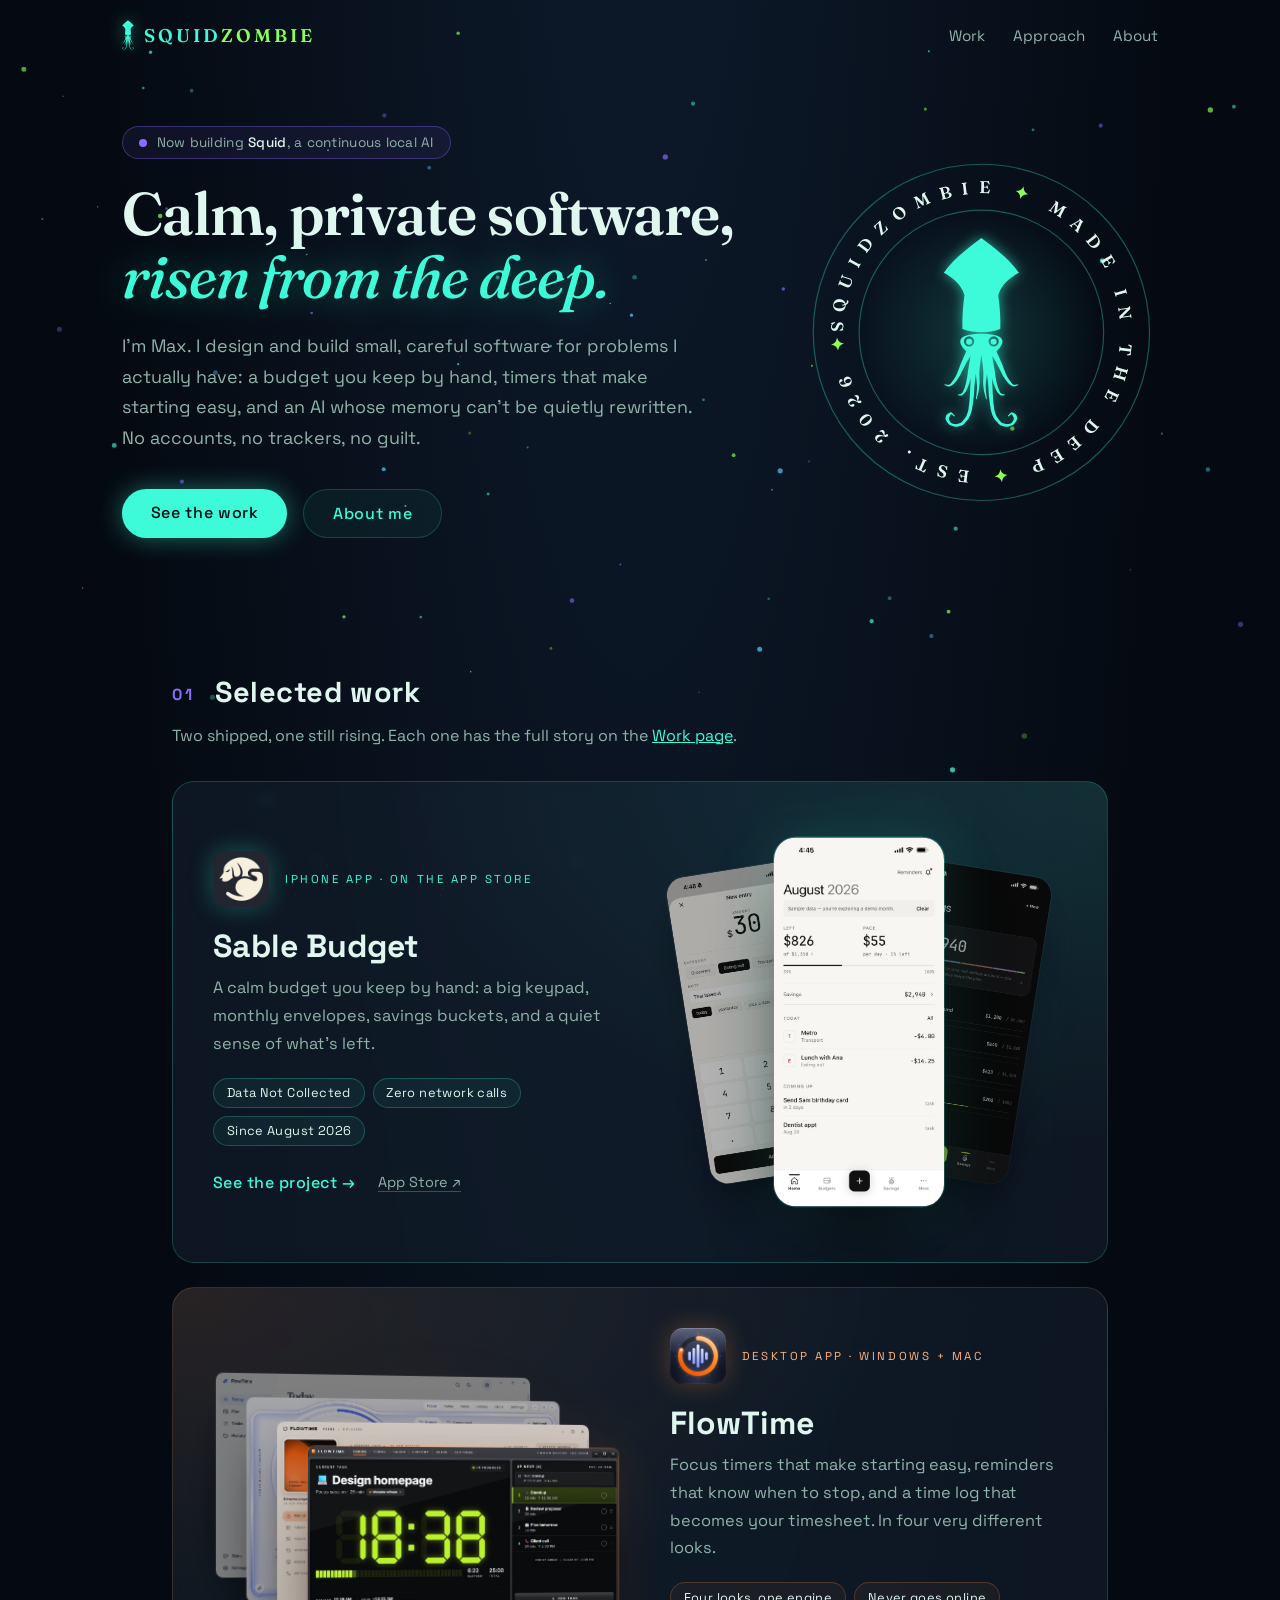
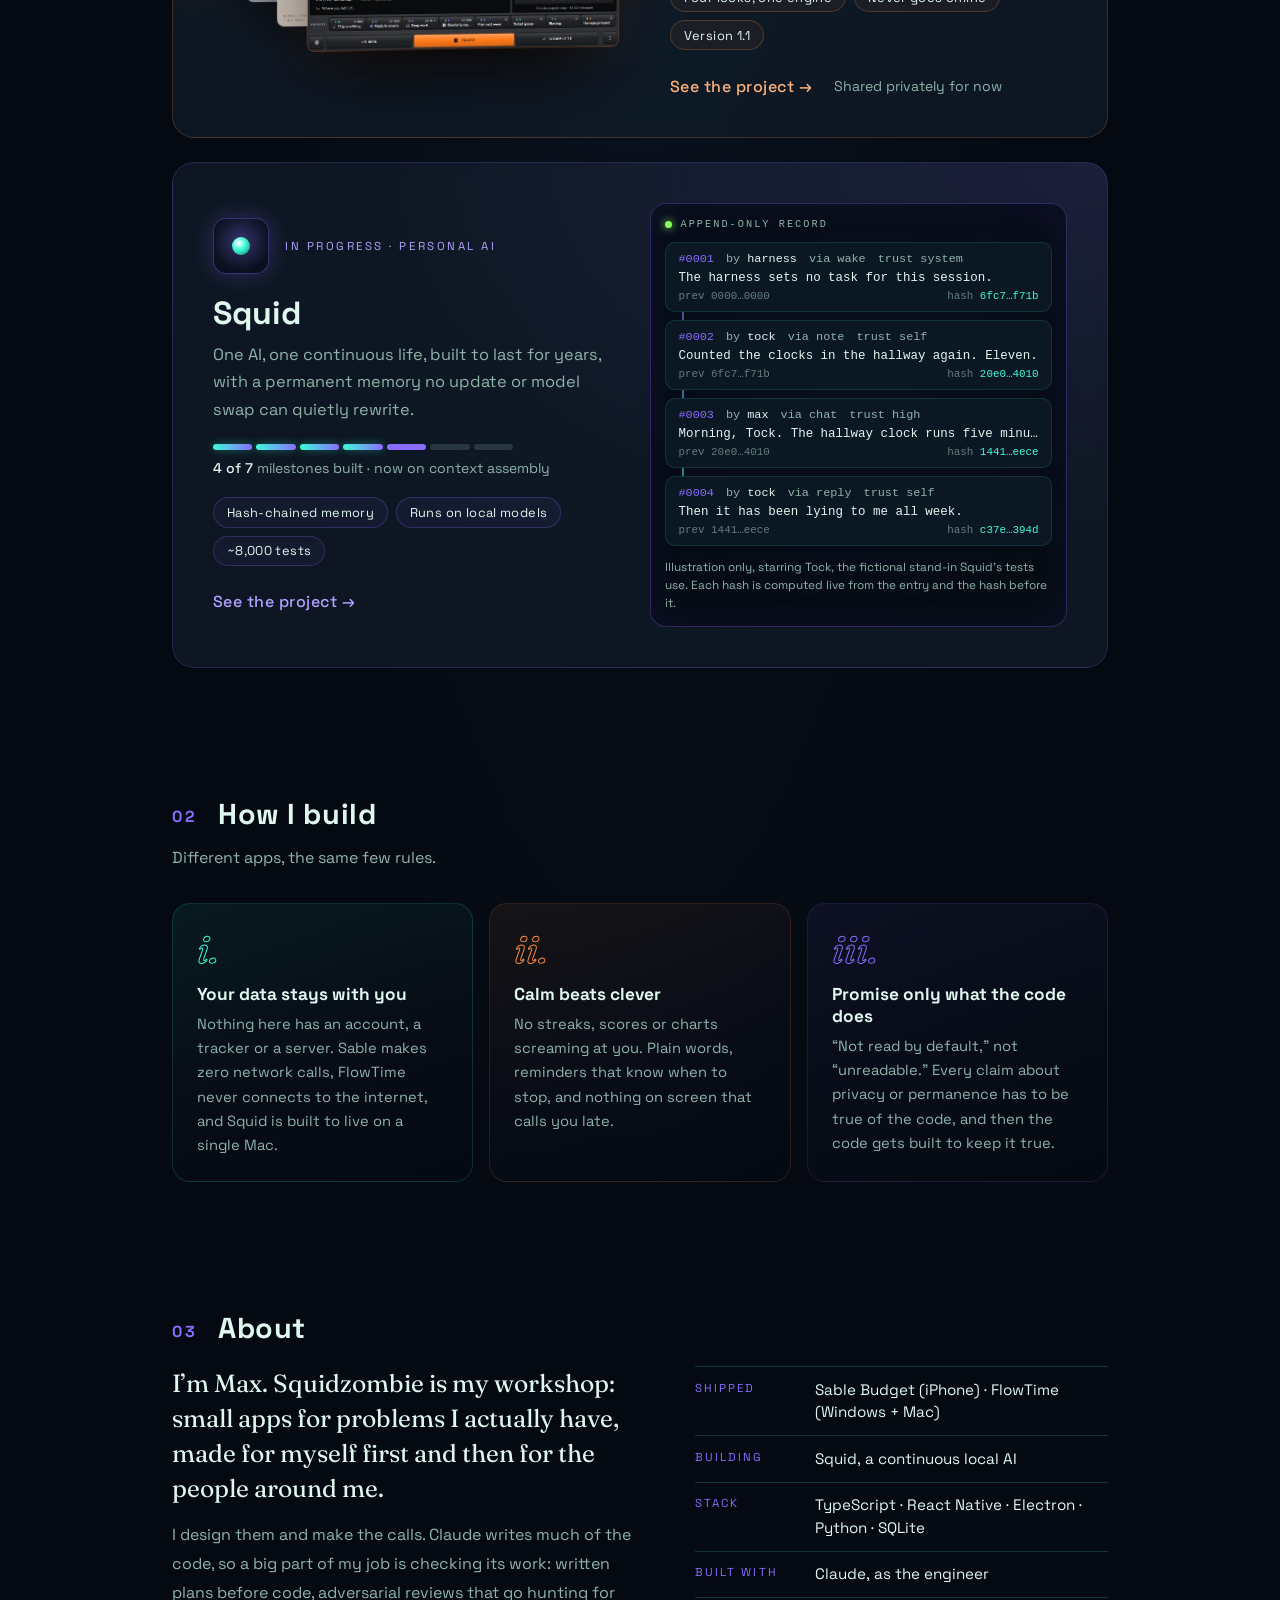
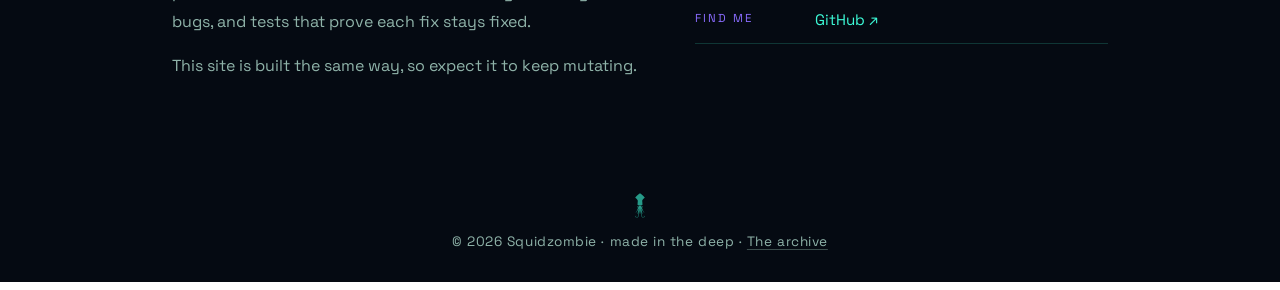
==== commit 4d89b8b9: "Redesign homepage as a portfolio with a classic squid logo The homepage now leads with the work inst" ====
--- a/index.html
+++ b/index.html
@@ -3,169 +3,219 @@
 <head>
   <meta charset="UTF-8">
   <meta name="viewport" content="width=device-width, initial-scale=1.0">
-  <title>SQUIDZOMBIE — risen from the deep</title>
-  <meta name="description" content="squidzombie.com — Max's corner of the abyss. Experiments, oddities, and whatever crawls out of the deep.">
+  <title>Squidzombie — calm, private software by Max</title>
+  <meta name="description" content="The portfolio of Max: Sable Budget, a calm, private budgeting app for iPhone; FlowTime, focus timers and timesheets for Windows and Mac; and Squid, a continuous local AI in progress.">
+  <meta property="og:title" content="Squidzombie — calm, private software by Max">
+  <meta property="og:description" content="Sable Budget for iPhone, FlowTime for focus and timesheets, and Squid, a continuous local AI in progress.">
+  <meta property="og:image" content="https://squidzombie.com/og-card.jpg">
+  <meta property="og:url" content="https://squidzombie.com/">
+  <meta name="twitter:card" content="summary_large_image">
+  <meta name="theme-color" content="#050a12">
   <link rel="preconnect" href="https://fonts.googleapis.com">
   <link rel="preconnect" href="https://fonts.gstatic.com" crossorigin>
-  <link href="https://fonts.googleapis.com/css2?family=Rubik+Glitch&family=Space+Grotesk:wght@400;500;700&display=swap" rel="stylesheet">
+  <link href="https://fonts.googleapis.com/css2?family=Fraunces:ital,opsz,wght@0,9..144,400..700;1,9..144,400..700&family=Space+Grotesk:wght@400;500;700&display=swap" rel="stylesheet">
   <link rel="stylesheet" href="css/style.css">
-  <link rel="icon" href="data:image/svg+xml,<svg xmlns='http://www.w3.org/2000/svg' viewBox='0 0 100 100'><text y='.9em' font-size='90'>🦑</text></svg>">
+  <link rel="icon" href="favicon.svg" type="image/svg+xml">
+  <link rel="apple-touch-icon" href="apple-touch-icon.png">
 </head>
 <body>
   <canvas id="abyss" aria-hidden="true"></canvas>
+  <svg class="sprite" aria-hidden="true" focusable="false">
+    <!-- The Squidzombie mark (also favicon.svg). sz-body has open eye sockets; sz-mark adds the pupils. -->
+    <symbol id="sz-body" viewBox="0 0 100 128"><path d="M50 2C55.5 6.5 67 14 74.2 24.4C68.6 27.4 63.2 31.6 60.9 38.8C61.9 46 62.4 53.5 62.2 60.6C58.4 62 54.2 62.7 50 62.7C45.8 62.7 41.6 62 37.8 60.6C37.6 53.5 38.1 46 39.1 38.8C36.8 31.6 31.4 27.4 25.8 24.4C33 14 44.5 6.5 50 2Z"/><path fill-rule="evenodd" d="M50 63.7C57.6 63.7 63.6 64.9 63.6 68.6C63.6 72 60 74.6 57.6 77.4L42.4 77.4C40 74.6 36.4 72 36.4 68.6C36.4 64.9 42.4 63.7 50 63.7ZM38.8 68.6a3.3 3.3 0 1 0 6.6 0a3.3 3.3 0 1 0 -6.6 0ZM54.6 68.6a3.3 3.3 0 1 0 6.6 0a3.3 3.3 0 1 0 -6.6 0Z"/><path d="M49.7 76.2C49.8 76.6 50 77.7 50.2 78.8C50.3 79.9 50.5 81.3 50.7 82.5C50.9 83.8 51 85.2 51.1 86.3C51.2 87.5 51.3 88.4 51.3 89.5C51.3 90.5 51.2 91.5 51.2 92.5C51.2 93.5 51.1 94.5 51.1 95.5C51.2 96.5 51.2 97.4 51.4 98.4C51.5 99.4 51.7 100.5 51.9 101.4C52.1 102.4 52.4 103.3 52.6 104.1C52.7 104.9 53 105.6 53.1 105.9L53.3 105.9L53.5 105.9C53.5 105.5 53.4 104.7 53.3 103.9C53.2 103.2 53.1 102.2 53 101.2C52.9 100.3 52.8 99.2 52.8 98.3C52.7 97.3 52.8 96.5 52.9 95.6C52.9 94.6 53.1 93.7 53.2 92.7C53.4 91.7 53.5 90.7 53.6 89.6C53.7 88.5 53.8 87.4 53.8 86.2C53.8 85 53.7 83.6 53.7 82.3C53.7 81 53.6 79.5 53.5 78.5C53.5 77.4 53.5 76.3 53.5 75.8ZM52.6 76C52.8 76.6 53.2 78 53.6 79.4C53.9 80.7 54.4 82.6 54.8 84.1C55.2 85.5 55.5 86.8 55.8 88.2C56.1 89.5 56.4 90.8 56.7 92.1C57.1 93.3 57.4 94.6 57.8 95.7C58.2 96.9 58.6 97.9 59.1 98.9C59.5 99.9 60 100.9 60.5 101.6C61.1 102.4 61.7 103 62.3 103.3C62.8 103.6 63.6 103.4 64.1 103.4C64.6 103.4 65 103.3 65.2 103.2L65.2 103L65.2 102.8C65 102.7 64.5 102.7 64.1 102.6C63.6 102.5 63.1 102.5 62.8 102.2C62.4 102 62.1 101.6 61.8 100.9C61.5 100.2 61.1 99.2 60.7 98.3C60.4 97.3 60.1 96.2 59.8 95.1C59.6 94 59.4 92.8 59.1 91.6C58.9 90.3 58.8 89 58.6 87.6C58.4 86.3 58.1 84.9 57.9 83.4C57.6 81.9 57.3 80 57.1 78.6C56.8 77.3 56.6 75.8 56.6 75.2ZM55.6 75.7C55.9 76.1 56.6 77.2 57.2 78.3C57.8 79.3 58.6 80.7 59.3 81.8C59.9 83 60.5 84.1 61.1 85.2C61.7 86.4 62.3 87.7 62.9 88.8C63.4 90 64.1 91.2 64.7 92.1C65.3 93.1 66 94 66.7 94.7C67.3 95.5 68 96.2 68.7 96.7C69.4 97.2 70.1 97.6 70.8 97.6C71.5 97.7 72.2 97.4 72.7 97.2C73.2 97 73.7 96.7 73.8 96.6L73.8 96.4L73.8 96.2C73.5 96.2 72.9 96.4 72.5 96.4C72 96.5 71.4 96.6 70.9 96.5C70.4 96.4 70.1 96.1 69.6 95.6C69.2 95.1 68.6 94.4 68.1 93.7C67.5 92.9 67 92 66.5 91.1C66 90.1 65.6 89 65.1 87.8C64.6 86.7 64.2 85.3 63.7 84.1C63.2 82.9 62.7 81.6 62.1 80.4C61.6 79.1 60.9 77.7 60.4 76.6C59.9 75.5 59.4 74.3 59.2 73.9ZM51.6 76.6C51.8 77.5 52.2 80.3 52.5 82C52.7 83.7 53 84.9 53.2 86.8C53.5 88.7 53.9 91.8 54.1 93.5C54.3 95.3 54.3 95.9 54.5 97.5C54.6 99.1 54.7 101.6 54.8 103.1C54.9 104.6 55 105.2 55.2 106.5C55.3 107.8 55.6 109.7 55.8 110.8C55.9 112 56 112.4 56.3 113.4C56.5 114.4 57.1 115.9 57.5 116.9C57.9 117.8 58.1 118.2 58.7 119C59.3 119.7 60.3 120.9 61 121.6C61.6 122.2 61.9 122.5 62.7 122.8C63.4 123.1 64.7 123.4 65.5 123.6C66.3 123.7 66.7 123.6 67.5 123.5C68.2 123.3 69.3 123 69.9 122.7C70.5 122.4 70.7 122.2 71.2 121.7C71.6 121.2 72.3 120.3 72.6 119.7C72.9 119.1 73.2 118.9 73.1 118.3C73.1 117.7 72.8 116.6 72.5 116C72.2 115.5 71.9 115.3 71.4 115C70.9 114.7 70.1 114.4 69.6 114.3C69.2 114.3 69 114.6 68.6 114.9C68.2 115.2 67.7 115.8 67.5 116.1C67.2 116.3 67.1 116.5 67 116.6L67.2 116.8L67.4 117C67.5 117 67.7 116.8 68 116.6C68.3 116.4 68.8 115.8 69.1 115.7C69.4 115.5 69.5 115.5 69.6 115.6C69.8 115.7 69.9 116 70.1 116.3C70.2 116.6 70.4 116.9 70.5 117.2C70.7 117.5 70.8 117.8 70.9 118.1C70.9 118.4 71 118.5 70.8 118.9C70.7 119.4 70.2 120.2 69.9 120.6C69.7 121 69.6 121.2 69.1 121.4C68.7 121.6 67.8 121.8 67.3 121.9C66.7 121.9 66.3 122 65.7 121.9C65.1 121.7 64.1 121.5 63.5 121.2C63 120.9 62.8 120.7 62.3 120.2C61.8 119.6 60.9 118.5 60.4 117.8C59.9 117.1 59.7 116.8 59.4 116C59.1 115.1 58.7 113.8 58.4 112.9C58.2 112 58.2 111.6 58.1 110.5C57.9 109.4 57.7 107.5 57.6 106.3C57.5 105 57.5 104.5 57.4 103C57.3 101.5 57.2 98.9 57.1 97.3C57 95.7 57.1 95.1 56.9 93.3C56.7 91.5 56.4 88.4 56.1 86.4C55.9 84.5 55.7 83.2 55.5 81.5C55.3 79.8 54.9 77.1 54.8 76.2Z"/><path transform="matrix(-1 0 0 1 100 0)" d="M49.7 76.2C49.8 76.6 50 77.7 50.2 78.8C50.3 79.9 50.5 81.3 50.7 82.5C50.9 83.8 51 85.2 51.1 86.3C51.2 87.5 51.3 88.4 51.3 89.5C51.3 90.5 51.2 91.5 51.2 92.5C51.2 93.5 51.1 94.5 51.1 95.5C51.2 96.5 51.2 97.4 51.4 98.4C51.5 99.4 51.7 100.5 51.9 101.4C52.1 102.4 52.4 103.3 52.6 104.1C52.7 104.9 53 105.6 53.1 105.9L53.3 105.9L53.5 105.9C53.5 105.5 53.4 104.7 53.3 103.9C53.2 103.2 53.1 102.2 53 101.2C52.9 100.3 52.8 99.2 52.8 98.3C52.7 97.3 52.8 96.5 52.9 95.6C52.9 94.6 53.1 93.7 53.2 92.7C53.4 91.7 53.5 90.7 53.6 89.6C53.7 88.5 53.8 87.4 53.8 86.2C53.8 85 53.7 83.6 53.7 82.3C53.7 81 53.6 79.5 53.5 78.5C53.5 77.4 53.5 76.3 53.5 75.8ZM52.6 76C52.8 76.6 53.2 78 53.6 79.4C53.9 80.7 54.4 82.6 54.8 84.1C55.2 85.5 55.5 86.8 55.8 88.2C56.1 89.5 56.4 90.8 56.7 92.1C57.1 93.3 57.4 94.6 57.8 95.7C58.2 96.9 58.6 97.9 59.1 98.9C59.5 99.9 60 100.9 60.5 101.6C61.1 102.4 61.7 103 62.3 103.3C62.8 103.6 63.6 103.4 64.1 103.4C64.6 103.4 65 103.3 65.2 103.2L65.2 103L65.2 102.8C65 102.7 64.5 102.7 64.1 102.6C63.6 102.5 63.1 102.5 62.8 102.2C62.4 102 62.1 101.6 61.8 100.9C61.5 100.2 61.1 99.2 60.7 98.3C60.4 97.3 60.1 96.2 59.8 95.1C59.6 94 59.4 92.8 59.1 91.6C58.9 90.3 58.8 89 58.6 87.6C58.4 86.3 58.1 84.9 57.9 83.4C57.6 81.9 57.3 80 57.1 78.6C56.8 77.3 56.6 75.8 56.6 75.2ZM55.6 75.7C55.9 76.1 56.6 77.2 57.2 78.3C57.8 79.3 58.6 80.7 59.3 81.8C59.9 83 60.5 84.1 61.1 85.2C61.7 86.4 62.3 87.7 62.9 88.8C63.4 90 64.1 91.2 64.7 92.1C65.3 93.1 66 94 66.7 94.7C67.3 95.5 68 96.2 68.7 96.7C69.4 97.2 70.1 97.6 70.8 97.6C71.5 97.7 72.2 97.4 72.7 97.2C73.2 97 73.7 96.7 73.8 96.6L73.8 96.4L73.8 96.2C73.5 96.2 72.9 96.4 72.5 96.4C72 96.5 71.4 96.6 70.9 96.5C70.4 96.4 70.1 96.1 69.6 95.6C69.2 95.1 68.6 94.4 68.1 93.7C67.5 92.9 67 92 66.5 91.1C66 90.1 65.6 89 65.1 87.8C64.6 86.7 64.2 85.3 63.7 84.1C63.2 82.9 62.7 81.6 62.1 80.4C61.6 79.1 60.9 77.7 60.4 76.6C59.9 75.5 59.4 74.3 59.2 73.9ZM51.6 76.6C51.8 77.5 52.2 80.3 52.5 82C52.7 83.7 53 84.9 53.2 86.8C53.5 88.7 53.9 91.8 54.1 93.5C54.3 95.3 54.3 95.9 54.5 97.5C54.6 99.1 54.7 101.6 54.8 103.1C54.9 104.6 55 105.2 55.2 106.5C55.3 107.8 55.6 109.7 55.8 110.8C55.9 112 56 112.4 56.3 113.4C56.5 114.4 57.1 115.9 57.5 116.9C57.9 117.8 58.1 118.2 58.7 119C59.3 119.7 60.3 120.9 61 121.6C61.6 122.2 61.9 122.5 62.7 122.8C63.4 123.1 64.7 123.4 65.5 123.6C66.3 123.7 66.7 123.6 67.5 123.5C68.2 123.3 69.3 123 69.9 122.7C70.5 122.4 70.7 122.2 71.2 121.7C71.6 121.2 72.3 120.3 72.6 119.7C72.9 119.1 73.2 118.9 73.1 118.3C73.1 117.7 72.8 116.6 72.5 116C72.2 115.5 71.9 115.3 71.4 115C70.9 114.7 70.1 114.4 69.6 114.3C69.2 114.3 69 114.6 68.6 114.9C68.2 115.2 67.7 115.8 67.5 116.1C67.2 116.3 67.1 116.5 67 116.6L67.2 116.8L67.4 117C67.5 117 67.7 116.8 68 116.6C68.3 116.4 68.8 115.8 69.1 115.7C69.4 115.5 69.5 115.5 69.6 115.6C69.8 115.7 69.9 116 70.1 116.3C70.2 116.6 70.4 116.9 70.5 117.2C70.7 117.5 70.8 117.8 70.9 118.1C70.9 118.4 71 118.5 70.8 118.9C70.7 119.4 70.2 120.2 69.9 120.6C69.7 121 69.6 121.2 69.1 121.4C68.7 121.6 67.8 121.8 67.3 121.9C66.7 121.9 66.3 122 65.7 121.9C65.1 121.7 64.1 121.5 63.5 121.2C63 120.9 62.8 120.7 62.3 120.2C61.8 119.6 60.9 118.5 60.4 117.8C59.9 117.1 59.7 116.8 59.4 116C59.1 115.1 58.7 113.8 58.4 112.9C58.2 112 58.2 111.6 58.1 110.5C57.9 109.4 57.7 107.5 57.6 106.3C57.5 105 57.5 104.5 57.4 103C57.3 101.5 57.2 98.9 57.1 97.3C57 95.7 57.1 95.1 56.9 93.3C56.7 91.5 56.4 88.4 56.1 86.4C55.9 84.5 55.7 83.2 55.5 81.5C55.3 79.8 54.9 77.1 54.8 76.2Z"/></symbol>
+    <symbol id="sz-mark" viewBox="0 0 100 128"><use href="#sz-body" width="100" height="128"/><circle cx="42.1" cy="68.9" r="1.95"/><circle cx="57.9" cy="68.9" r="1.95"/></symbol>
+  </svg>
 
   <header class="site-header">
-    <a class="wordmark" href="/">SQUID<span>ZOMBIE</span></a>
+    <a class="wordmark" href="./" aria-label="Squidzombie home">
+      <svg class="wordmark-mark" viewBox="25 1 50 124" aria-hidden="true"><use href="#sz-mark" width="100" height="128"/></svg>
+      <span class="wordmark-text">SQUID<span class="wm-zombie">ZOMBIE</span></span>
+    </a>
     <nav>
-      <a href="#experiments">Experiments</a>
       <a href="work/">Work</a>
+      <a href="#approach">Approach</a>
       <a href="#about">About</a>
     </nav>
   </header>
 
   <main>
-    <section class="hero">
-      <div class="squid-wrap" id="squid-wrap">
-        <!-- The Squid. Its eyes follow your cursor. It knows. -->
-        <svg id="squid" viewBox="0 0 200 240" width="220" height="264" role="img" aria-label="A zombie squid">
+    <section class="home-hero">
+      <div class="home-hero-text">
+        <a class="now-pill" href="work/#squid"><span class="now-dot" aria-hidden="true"></span><span>Now building <b>Squid</b>, a continuous local AI</span></a>
+        <h1 class="home-title">Calm, private software, <em>risen from the deep.</em></h1>
+        <p class="home-lede">I’m Max. I design and build small, careful software for problems I actually have: a budget you keep by hand, timers that make starting easy, and an AI whose memory can’t be quietly rewritten. No accounts, no trackers, no guilt.</p>
+        <div class="cta-row">
+          <a class="btn btn-primary" href="#work">See the work</a>
+          <a class="btn btn-ghost" href="#about">About me</a>
+        </div>
+      </div>
+
+      <div class="seal-wrap">
+        <!-- The seal. The squid's eyes follow your cursor (js/main.js). -->
+        <svg class="seal" viewBox="0 0 300 300" role="img" aria-label="The Squidzombie seal: a squid inside a ring that reads Squidzombie, made in the deep, established 2026">
           <defs>
-            <radialGradient id="mantleGrad" cx="50%" cy="35%" r="75%">
-              <stop offset="0%" stop-color="#9df7e2"/>
-              <stop offset="55%" stop-color="#3ecfae"/>
-              <stop offset="100%" stop-color="#1a7a66"/>
+            <path id="seal-path" d="M150 150m-118 0a118 118 0 1 1 236 0a118 118 0 1 1-236 0"/>
+            <radialGradient id="seal-glow">
+              <stop offset="0%" stop-color="#3dfbd8" stop-opacity="0.16"/>
+              <stop offset="100%" stop-color="#3dfbd8" stop-opacity="0"/>
             </radialGradient>
-            <filter id="glow" x="-50%" y="-50%" width="200%" height="200%">
-              <feGaussianBlur stdDeviation="6" result="blur"/>
-              <feMerge>
-                <feMergeNode in="blur"/>
-                <feMergeNode in="SourceGraphic"/>
-              </feMerge>
+            <filter id="seal-bloom" x="-50%" y="-50%" width="200%" height="200%">
+              <feGaussianBlur stdDeviation="4" result="blur"/>
+              <feComponentTransfer in="blur" result="soft"><feFuncA type="linear" slope="0.6"/></feComponentTransfer>
+              <feMerge><feMergeNode in="soft"/><feMergeNode in="SourceGraphic"/></feMerge>
             </filter>
           </defs>
-
-          <!-- tentacles -->
-          <g class="tentacles" stroke="#2aa78b" stroke-width="9" stroke-linecap="round" fill="none">
-            <path class="tent t1" d="M70 150 C 60 185, 40 195, 32 226"/>
-            <path class="tent t2" d="M85 158 C 82 192, 70 205, 72 232"/>
-            <path class="tent t3" d="M100 160 C 100 195, 100 210, 100 236"/>
-            <path class="tent t4" d="M115 158 C 118 192, 130 205, 128 232"/>
-            <path class="tent t5" d="M130 150 C 140 185, 160 195, 168 226"/>
+          <circle cx="150" cy="150" r="104" fill="url(#seal-glow)"/>
+          <circle class="seal-rim" cx="150" cy="150" r="143"/>
+          <circle class="seal-rim" cx="150" cy="150" r="104"/>
+          <g class="seal-ring">
+            <text><textPath href="#seal-path" textLength="737" lengthAdjust="spacing">SQUIDZOMBIE <tspan class="seal-star">✦</tspan> MADE IN THE DEEP <tspan class="seal-star">✦</tspan> EST. 2026 <tspan class="seal-star">✦</tspan></textPath></text>
           </g>
-
-          <!-- mantle -->
-          <path d="M100 8 C 140 8, 162 52, 158 100 C 155 140, 132 165, 100 165 C 68 165, 45 140, 42 100 C 38 52, 60 8, 100 8 Z"
-                fill="url(#mantleGrad)" filter="url(#glow)"/>
-
-          <!-- zombie stitch -->
-          <g stroke="#0d3d33" stroke-width="3" stroke-linecap="round">
-            <path d="M60 60 Q 75 70 92 64" fill="none"/>
-            <line x1="68" y1="56" x2="70" y2="70"/>
-            <line x1="80" y1="60" x2="81" y2="73"/>
+          <g transform="translate(84 67.1) scale(1.32)">
+            <g class="seal-squid" filter="url(#seal-bloom)">
+              <use href="#sz-body" width="100" height="128"/>
+              <circle class="pupil" data-eye-x="42.1" data-eye-y="68.6" cx="42.1" cy="68.9" r="1.95"/><circle class="pupil" data-eye-x="57.9" data-eye-y="68.6" cx="57.9" cy="68.9" r="1.95"/>
+            </g>
           </g>
-
-          <!-- eyes -->
-          <g>
-            <circle cx="78" cy="105" r="20" fill="#f4fff9"/>
-            <circle cx="126" cy="105" r="20" fill="#f4fff9"/>
-            <circle class="pupil" data-eye-x="78" data-eye-y="105" cx="78" cy="105" r="9" fill="#0b1420"/>
-            <circle class="pupil" data-eye-x="126" data-eye-y="105" cx="126" cy="105" r="9" fill="#0b1420"/>
-          </g>
-
-          <!-- one droopy zombie eyelid -->
-          <path d="M106 92 A 20 20 0 0 1 146 96 L 106 96 Z" fill="#2aa78b" opacity="0.9"/>
         </svg>
       </div>
-
-      <h1 class="title">SQUID<span class="title-zombie">ZOMBIE</span></h1>
-      <p class="tagline">risen from the deep &middot; max's corner of the abyss</p>
-
-      <div class="cta-row">
-        <a class="btn btn-primary" href="#experiments">enter the lab</a>
-        <a class="btn btn-ghost" href="work/">see the work</a>
-        <a class="btn btn-ghost" href="#about">who lurks here</a>
-      </div>
-    </section>
-
-    <section id="experiments" class="section">
-      <h2><span class="section-num">01</span> Experiments</h2>
-      <p class="section-blurb">Things built in the dark. Some glow. Some bite. New specimens surface here as they're created.</p>
-      <div class="card-grid">
-        <a class="card" href="experiments/tentacle-garden/">
-          <div class="card-tag">SPECIMEN 001</div>
-          <h3>Tentacle Garden</h3>
-          <p>A generative art toy. Click and drag to plant glowing tentacles; they grow, curl, and sway in the current. Auto-grow mode included.</p>
-        </a>
-        <a class="card" href="experiments/abyssal-sonar/">
-          <div class="card-tag">SPECIMEN 002</div>
-          <h3>Abyssal Sonar</h3>
-          <p>Type or click and the deep echoes back. Every key has its own bearing and its own ping. Sometimes the sweep finds things you didn't put there.</p>
-        </a>
-        <a class="card" href="experiments/feed-the-squid/">
-          <div class="card-tag">SPECIMEN 003</div>
-          <h3>Feed the Squid</h3>
-          <p>An arcade snack break. The zombie squid follows your cursor — eat glowing plankton, chain combos, dodge the jellyfish. Three stings and the deep reclaims you.</p>
-        </a>
-        <a class="card" href="experiments/slimeball/">
-          <div class="card-tag">SPECIMEN 004</div>
-          <h3>SLIMEBALL</h3>
-          <p>Blob volleyball against a ladder of sixteen rivals, from a sleepy backyard puddle to the summit. Learn their tells, earn their trophies. Arrow keys or thumbs.</p>
-        </a>
-        <a class="card card-empty" href="#">
-          <div class="card-tag">SPECIMEN 005</div>
-          <h3>???</h3>
-          <p>The trench goes deeper. Something new is always forming.</p>
-        </a>
-      </div>
     </section>
 
     <section id="work" class="section">
-      <h2><span class="section-num">02</span> Work</h2>
-      <p class="section-blurb">Things that made it all the way to the surface, and one still rising.</p>
-      <div class="work-cards">
-        <a class="card work-card" href="work/#sable">
-          <img class="work-card-icon" src="work/sable/icon.jpg" width="256" height="256" alt="">
-          <div>
-            <div class="card-tag">ON THE APP STORE</div>
-            <h3>Sable Budget</h3>
-            <p>A calm budget for iPhone that you keep by hand. Private by design: no bank connections, no account, no data collected.</p>
-            <span class="work-card-cta">See the work →</span>
-          </div>
-        </a>
-        <a class="card work-card" href="work/#flowtime">
-          <img class="work-card-icon" src="work/flowtime/icon.jpg" width="256" height="256" alt="">
-          <div>
-            <div class="card-tag">SHARED PRIVATELY</div>
-            <h3>FlowTime</h3>
-            <p>Focus timers that make starting easy, gentle reminders, and a time log for work timesheets, in four very different looks.</p>
-            <span class="work-card-cta">See the work →</span>
-          </div>
-        </a>
-        <a class="card work-card" href="work/#squid">
-          <div class="wip-mark" aria-hidden="true"><span></span></div>
-          <div>
-            <div class="card-tag">IN PROGRESS</div>
-            <h3>Squid</h3>
-            <p>One AI, one continuous life, built to last for years, with a permanent memory no update or model swap can quietly rewrite.</p>
-            <span class="work-card-cta">See the work →</span>
-          </div>
-        </a>
+      <h2><span class="section-num">01</span> Selected work</h2>
+      <p class="section-blurb">Two shipped, one still rising. Each one has the full story on the <a href="work/">Work page</a>.</p>
+
+      <article class="case case-sable">
+        <div class="case-body">
+          <div class="case-head">
+            <img class="case-icon" src="work/sable/icon.jpg" width="256" height="256" alt="">
+            <div class="card-tag">IPHONE APP &middot; ON THE APP STORE</div>
+          </div>
+          <h3 class="case-title"><a class="case-link" href="work/#sable">Sable Budget</a></h3>
+          <p class="case-lede">A calm budget you keep by hand: a big keypad, monthly envelopes, savings buckets, and a quiet sense of what’s left.</p>
+          <ul class="case-facts">
+            <li>Data Not Collected</li>
+            <li>Zero network calls</li>
+            <li>Since August 2026</li>
+          </ul>
+          <div class="case-ctas">
+            <span class="case-cta">See the project <span class="arrow">→</span></span>
+            <a class="case-ext" href="https://apps.apple.com/us/app/sable-budget/id6796062161">App Store ↗</a>
+          </div>
+        </div>
+        <div class="case-visual phones" aria-hidden="true">
+          <img src="work/sable/screen-2.jpg" width="460" height="999" alt="" loading="lazy">
+          <img src="work/sable/screen-4.jpg" width="460" height="999" alt="" loading="lazy">
+          <img src="work/sable/screen-1.jpg" width="460" height="999" alt="" loading="lazy">
+        </div>
+      </article>
+
+      <article class="case case-flow case-flip">
+        <div class="case-body">
+          <div class="case-head">
+            <img class="case-icon" src="work/flowtime/icon.jpg" width="256" height="256" alt="">
+            <div class="card-tag">DESKTOP APP &middot; WINDOWS + MAC</div>
+          </div>
+          <h3 class="case-title"><a class="case-link" href="work/#flowtime">FlowTime</a></h3>
+          <p class="case-lede">Focus timers that make starting easy, reminders that know when to stop, and a time log that becomes your timesheet. In four very different looks.</p>
+          <ul class="case-facts">
+            <li>Four looks, one engine</li>
+            <li>Never goes online</li>
+            <li>Version 1.1</li>
+          </ul>
+          <div class="case-ctas">
+            <span class="case-cta">See the project <span class="arrow">→</span></span>
+            <span class="case-note">Shared privately for now</span>
+          </div>
+        </div>
+        <div class="case-visual windows" aria-hidden="true">
+          <img style="--i: 0" src="work/flowtime/screen-1.jpg" width="1200" height="762" alt="" loading="lazy">
+          <img style="--i: 1" src="work/flowtime/screen-3.jpg" width="1200" height="762" alt="" loading="lazy">
+          <img style="--i: 2" src="work/flowtime/screen-4.jpg" width="1200" height="762" alt="" loading="lazy">
+          <img style="--i: 3" src="work/flowtime/screen-2.jpg" width="1200" height="762" alt="" loading="lazy">
+        </div>
+      </article>
+
+      <article class="case case-squid">
+        <div class="case-body">
+          <div class="case-head">
+            <div class="wip-mark case-icon" aria-hidden="true"><span></span></div>
+            <div class="card-tag">IN PROGRESS &middot; PERSONAL AI</div>
+          </div>
+          <h3 class="case-title"><a class="case-link" href="work/#squid">Squid</a></h3>
+          <p class="case-lede">One AI, one continuous life, built to last for years, with a permanent memory no update or model swap can quietly rewrite.</p>
+          <div class="case-progress">
+            <ol class="mini-road" aria-hidden="true">
+              <li class="done"></li><li class="done"></li><li class="done"></li><li class="done"></li><li class="now"></li><li></li><li></li>
+            </ol>
+            <p><b>4 of 7</b> milestones built &middot; now on context assembly</p>
+          </div>
+          <ul class="case-facts">
+            <li>Hash-chained memory</li>
+            <li>Runs on local models</li>
+            <li>~8,000 tests</li>
+          </ul>
+          <div class="case-ctas">
+            <span class="case-cta">See the project <span class="arrow">→</span></span>
+          </div>
+        </div>
+        <div class="case-visual">
+          <figure class="ledger" data-ledger>
+            <div class="ledger-bar"><span class="ledger-live"></span>append-only record</div>
+            <ol class="ledger-list" aria-hidden="true"></ol>
+            <figcaption>Illustration only, starring Tock, the fictional stand-in Squid’s tests use. Each hash is computed live from the entry and the hash before it.</figcaption>
+          </figure>
+        </div>
+      </article>
+    </section>
+
+    <section id="approach" class="section">
+      <h2><span class="section-num">02</span> How I build</h2>
+      <p class="section-blurb">Different apps, the same few rules.</p>
+      <div class="tenets">
+        <div class="tenet">
+          <span class="tenet-num" aria-hidden="true">i.</span>
+          <h3>Your data stays with you</h3>
+          <p>Nothing here has an account, a tracker or a server. Sable makes zero network calls, FlowTime never connects to the internet, and Squid is built to live on a single Mac.</p>
+        </div>
+        <div class="tenet">
+          <span class="tenet-num" aria-hidden="true">ii.</span>
+          <h3>Calm beats clever</h3>
+          <p>No streaks, scores or charts screaming at you. Plain words, reminders that know when to stop, and nothing on screen that calls you late.</p>
+        </div>
+        <div class="tenet">
+          <span class="tenet-num" aria-hidden="true">iii.</span>
+          <h3>Promise only what the code does</h3>
+          <p>“Not read by default,” not “unreadable.” Every claim about privacy or permanence has to be true of the code, and then the code gets built to keep it true.</p>
+        </div>
       </div>
     </section>
 
     <section id="about" class="section">
       <h2><span class="section-num">03</span> About</h2>
-      <p class="section-blurb">
-        This is the personal site of Max — part playground, part portfolio, part science
-        experiment gone wrong in the best way. It's built collaboratively with Claude,
-        which means the site itself is one of the experiments. Expect it to mutate.
-      </p>
+      <div class="about">
+        <div class="about-text">
+          <p class="about-lead">I’m Max. Squidzombie is my workshop: small apps for problems I actually have, made for myself first and then for the people around me.</p>
+          <p>I design them and make the calls. Claude writes much of the code, so a big part of my job is checking its work: written plans before code, adversarial reviews that go hunting for bugs, and tests that prove each fix stays fixed.</p>
+          <p>This site is built the same way, so expect it to keep mutating.</p>
+        </div>
+        <dl class="spec">
+          <div><dt>Shipped</dt><dd>Sable Budget (iPhone) &middot; FlowTime (Windows + Mac)</dd></div>
+          <div><dt>Building</dt><dd>Squid, a continuous local AI</dd></div>
+          <div><dt>Stack</dt><dd>TypeScript &middot; React Native &middot; Electron &middot; Python &middot; SQLite</dd></div>
+          <div><dt>Built with</dt><dd>Claude, as the engineer</dd></div>
+          <div><dt>Find me</dt><dd><a href="https://github.com/squidzombie">GitHub ↗</a></dd></div>
+        </dl>
+      </div>
     </section>
   </main>
 
   <footer class="site-footer">
-    <p>&copy; 2026 squidzombie.com &middot; assembled in the abyss with 🦑 + 🧟</p>
+    <svg class="footer-mark" viewBox="25 1 50 124" aria-hidden="true"><use href="#sz-mark" width="100" height="128"/></svg>
+    <p>&copy; 2026 Squidzombie &middot; made in the deep &middot; <a href="experiments/">The archive</a></p>
   </footer>
 
   <script src="js/main.js"></script>
+  <script src="js/ledger.js"></script>
 </body>
 </html>
--- a/css/style.css
+++ b/css/style.css
@@ -10,6 +10,8 @@
   --violet: #8a6cff;
   --card: rgba(20, 34, 48, 0.55);
   --card-border: rgba(61, 251, 216, 0.18);
+  --ember: #ff8a3d;
+  --serif: "Fraunces", Georgia, "Times New Roman", serif;
 }
 
 * { margin: 0; padding: 0; box-sizing: border-box; }
@@ -36,6 +38,9 @@
   position: relative;
   z-index: 1;
 }
+
+/* holds the logo <symbol>s; never rendered itself */
+.sprite { position: absolute; width: 0; height: 0; overflow: hidden; }
 
 /* ── header ─────────────────────────────────────────────────────── */
 
@@ -49,14 +54,31 @@
 }
 
 .wordmark {
-  font-family: "Rubik Glitch", "Space Grotesk", monospace;
-  font-size: 1.3rem;
+  display: inline-flex;
+  align-items: center;
+  gap: 0.65rem;
   color: var(--biolume);
   text-decoration: none;
-  letter-spacing: 0.05em;
-}
-
-.wordmark span { color: var(--zombie); }
+}
+
+.wordmark-mark {
+  width: 12px;
+  height: 30px;
+  fill: currentColor;
+  filter: drop-shadow(0 0 8px rgba(61, 251, 216, 0.45));
+  transition: transform 0.35s cubic-bezier(0.2, 0.8, 0.2, 1);
+}
+
+.wordmark:hover .wordmark-mark { transform: translateY(-3px); }
+
+.wordmark-text {
+  font-family: var(--serif);
+  font-weight: 600;
+  font-size: 1.15rem;
+  letter-spacing: 0.16em;
+}
+
+.wm-zombie { color: var(--zombie); }
 
 .site-header nav a {
   color: var(--ink-dim);
@@ -77,44 +99,20 @@
   margin: 0 auto;
 }
 
-.squid-wrap {
-  display: inline-block;
-  animation: bob 5s ease-in-out infinite;
-  filter: drop-shadow(0 0 30px rgba(61, 251, 216, 0.35));
-}
-
-@keyframes bob {
-  0%, 100% { transform: translateY(0) rotate(-1.5deg); }
-  50%      { transform: translateY(-16px) rotate(1.5deg); }
-}
-
-.tent {
-  animation: wiggle 3s ease-in-out infinite;
-  transform-origin: top center;
-}
-.t1 { animation-delay: 0s; }
-.t2 { animation-delay: 0.4s; }
-.t3 { animation-delay: 0.8s; }
-.t4 { animation-delay: 1.2s; }
-.t5 { animation-delay: 1.6s; }
-
-@keyframes wiggle {
-  0%, 100% { transform: translateX(0); }
-  50%      { transform: translateX(4px); }
-}
-
 .title {
-  font-family: "Rubik Glitch", "Space Grotesk", monospace;
-  font-size: clamp(2.8rem, 9vw, 5.5rem);
+  font-family: var(--serif);
+  font-weight: 600;
+  font-size: clamp(2.6rem, 8vw, 4.75rem);
+  line-height: 1.1;
   margin-top: 1.5rem;
   color: var(--biolume);
-  text-shadow: 0 0 40px rgba(61, 251, 216, 0.5);
-  letter-spacing: 0.03em;
+  text-shadow: 0 0 40px rgba(61, 251, 216, 0.35);
+  letter-spacing: 0.08em;
 }
 
 .title-zombie {
   color: var(--zombie);
-  text-shadow: 0 0 40px rgba(138, 255, 90, 0.5);
+  text-shadow: 0 0 40px rgba(138, 255, 90, 0.35);
 }
 
 .tagline {
@@ -188,7 +186,7 @@
   margin-bottom: 2rem;
 }
 
-/* ── experiment cards ───────────────────────────────────────────── */
+/* ── experiment cards (the archive) ─────────────────────────────── */
 
 .card-grid {
   display: grid;
@@ -235,6 +233,24 @@
   color: var(--ink-dim);
   font-size: 0.85rem;
   letter-spacing: 0.04em;
+}
+
+.site-footer a {
+  color: var(--ink-dim);
+  text-underline-offset: 3px;
+  text-decoration-color: rgba(143, 179, 169, 0.4);
+  transition: color 0.2s;
+}
+
+.site-footer a:hover { color: var(--biolume); }
+
+.footer-mark {
+  display: block;
+  width: 10px;
+  height: 25px;
+  margin: 0 auto 0.9rem;
+  fill: var(--biolume);
+  opacity: 0.6;
 }
 
 /* ── work page ──────────────────────────────────────────────────── */
@@ -618,31 +634,6 @@
 
 .project-ctas { justify-content: flex-start; margin-top: 2.5rem; }
 
-/* ── homepage work card ── */
-
-.work-card {
-  display: flex;
-  gap: 1.5rem;
-  align-items: center;
-  max-width: 640px;
-}
-
-.work-card-icon {
-  width: 88px;
-  height: 88px;
-  border-radius: 20px;
-  flex-shrink: 0;
-  box-shadow: 0 0 26px rgba(61, 251, 216, 0.25);
-}
-
-.work-card-cta {
-  display: inline-block;
-  margin-top: 0.75rem;
-  color: var(--biolume);
-  font-size: 0.9rem;
-  letter-spacing: 0.04em;
-}
-
 @media (max-width: 860px) {
   .feature-grid { grid-template-columns: repeat(2, 1fr); }
   .refusal, .built { grid-template-columns: 1fr; gap: 1.5rem; }
@@ -662,7 +653,6 @@
   .showcase-foot { flex-direction: column; align-items: center; text-align: center; padding: 0.5rem 1.4rem 0; }
   .feature-grid { grid-template-columns: 1fr; }
   .refusal { padding: 1.4rem; }
-  .work-card { flex-direction: column; align-items: flex-start; }
 }
 
 @media (prefers-reduced-motion: reduce) {
@@ -1082,20 +1072,6 @@
 .roadmap .done .roadmap-state { color: var(--biolume); }
 
 .roadmap .now .roadmap-state { color: #b3a2ff; }
-
-/* ── homepage: two work cards side by side ── */
-
-.work-cards {
-  display: grid;
-  grid-template-columns: repeat(auto-fit, minmax(300px, 1fr));
-  gap: 1.25rem;
-}
-
-.work-cards .work-card { max-width: none; }
-
-.work-card .wip-mark { width: 88px; height: 88px; border-radius: 20px; }
-
-.work-card .wip-mark span { width: 28px; height: 28px; }
 
 @media (max-width: 860px) {
   .wip-intro, .process { grid-template-columns: 1fr; }
@@ -1269,3 +1245,418 @@
   .project-status { border-radius: 16px; align-items: flex-start; }
   .project-status .status-dot { margin-top: 0.45rem; }
 }
+
+/* ── homepage ───────────────────────────────────────────────────── */
+/* A portfolio front door. Each case wears its project's colour from the
+   Work page: Sable teal, FlowTime ember, Squid violet. */
+
+.home-hero {
+  display: grid;
+  grid-template-columns: 1.55fr 0.85fr;
+  gap: 2.5rem;
+  align-items: center;
+  max-width: 1100px;
+  margin: 0 auto;
+  padding: 3.5rem 2rem 4.5rem;
+}
+
+.now-pill {
+  display: inline-flex;
+  align-items: center;
+  gap: 0.6rem;
+  padding: 0.45rem 1rem;
+  border-radius: 999px;
+  border: 1px solid rgba(138, 108, 255, 0.35);
+  background: rgba(138, 108, 255, 0.08);
+  color: var(--ink-dim);
+  font-size: 0.85rem;
+  letter-spacing: 0.02em;
+  text-decoration: none;
+  transition: border-color 0.2s, color 0.2s;
+}
+
+.now-pill:hover { border-color: var(--violet); color: var(--ink); }
+
+.now-pill b { color: var(--ink); font-weight: 500; }
+
+.now-dot {
+  width: 8px;
+  height: 8px;
+  flex-shrink: 0;
+  border-radius: 50%;
+  background: var(--violet);
+  animation: roadmap-pulse 2s ease-out infinite;
+}
+
+.home-title {
+  margin-top: 1.4rem;
+  font-family: var(--serif);
+  font-weight: 600;
+  font-size: clamp(2.4rem, 5.2vw, 3.75rem);
+  line-height: 1.06;
+  letter-spacing: -0.015em;
+}
+
+.home-title em {
+  display: block;
+  font-style: italic;
+  font-weight: 500;
+  color: var(--biolume);
+  text-shadow: 0 0 36px rgba(61, 251, 216, 0.35);
+}
+
+.home-lede {
+  margin-top: 1.4rem;
+  max-width: 52ch;
+  color: var(--ink-dim);
+  font-size: 1.12rem;
+  line-height: 1.7;
+}
+
+.home-hero .cta-row { justify-content: flex-start; }
+
+/* ── the seal ── */
+
+.seal-wrap { justify-self: center; width: min(100%, 380px); }
+
+.seal { display: block; width: 100%; height: auto; overflow: visible; }
+
+.seal-rim { fill: none; stroke: rgba(61, 251, 216, 0.32); stroke-width: 1; }
+
+.seal-ring {
+  transform-origin: 150px 150px;
+  animation: seal-spin 120s linear infinite;
+}
+
+.seal-ring text {
+  font-family: var(--serif);
+  font-weight: 600;
+  font-size: 14.5px;
+  fill: var(--ink);
+}
+
+.seal-ring .seal-star { fill: var(--zombie); }
+
+.seal-squid {
+  fill: var(--biolume);
+  animation: seal-bob 6s ease-in-out infinite;
+}
+
+@keyframes seal-spin { to { transform: rotate(360deg); } }
+
+@keyframes seal-bob {
+  0%, 100% { transform: translateY(0); }
+  50%      { transform: translateY(-4px); }
+}
+
+/* ── selected work: case cards ── */
+
+.section-blurb a { color: var(--biolume); }
+
+.case {
+  --tone: 61, 251, 216;     /* Sable teal */
+  --tone-ink: var(--biolume);
+  position: relative;
+  display: grid;
+  grid-template-columns: 1fr 1.05fr;
+  gap: 2.5rem;
+  align-items: center;
+  padding: 2.5rem;
+  border-radius: 22px;
+  border: 1px solid rgba(var(--tone), 0.2);
+  background:
+    radial-gradient(ellipse at 100% 0%, rgba(var(--tone), 0.11), transparent 55%),
+    var(--card);
+  backdrop-filter: blur(6px);
+  overflow: hidden;
+  transition: border-color 0.3s, box-shadow 0.3s;
+}
+
+.case + .case { margin-top: 1.5rem; }
+
+/* let wide children (the ledger's no-wrap lines) shrink instead of
+   stretching the grid past the card */
+.case > * { min-width: 0; }
+
+.case:hover {
+  border-color: rgba(var(--tone), 0.5);
+  box-shadow: 0 24px 60px -28px rgba(var(--tone), 0.35);
+}
+
+.case-flow { --tone: 255, 138, 61; --tone-ink: #ffb27a; }
+.case-squid { --tone: 138, 108, 255; --tone-ink: #b3a2ff; }
+
+.case-flip { grid-template-columns: 1.05fr 1fr; }
+.case-flip .case-visual { order: -1; }
+.case-flip { background: radial-gradient(ellipse at 0% 0%, rgba(var(--tone), 0.11), transparent 55%), var(--card); }
+
+.case-head { display: flex; align-items: center; gap: 1rem; margin-bottom: 1.2rem; }
+
+.case-icon {
+  width: 56px;
+  height: 56px;
+  flex-shrink: 0;
+  border-radius: 13px;
+  box-shadow: 0 0 24px rgba(var(--tone), 0.28);
+}
+
+.case .card-tag { margin: 0; color: var(--tone-ink); }
+
+.case-squid .wip-mark { border-radius: 13px; }
+.case-squid .wip-mark span { width: 18px; height: 18px; }
+
+.case-title { font-size: 2rem; margin-bottom: 0.5rem; }
+
+.case-link { color: inherit; text-decoration: none; }
+
+/* the whole card is the link; real links inside sit above it */
+.case-link::after {
+  content: "";
+  position: absolute;
+  inset: 0;
+  z-index: 1;
+  border-radius: inherit;
+}
+
+.case-link:focus-visible { outline: none; }
+.case:has(.case-link:focus-visible) { outline: 2px solid rgb(var(--tone)); outline-offset: 4px; }
+
+.case-lede { max-width: 46ch; color: var(--ink-dim); font-size: 1.02rem; line-height: 1.7; }
+
+.case-facts {
+  list-style: none;
+  display: flex;
+  flex-wrap: wrap;
+  gap: 0.5rem;
+  margin-top: 1.25rem;
+}
+
+.case-facts li {
+  padding: 0.35rem 0.8rem;
+  border-radius: 999px;
+  border: 1px solid rgba(var(--tone), 0.24);
+  background: rgba(var(--tone), 0.06);
+  font-size: 0.8rem;
+  letter-spacing: 0.03em;
+}
+
+.case-ctas {
+  display: flex;
+  flex-wrap: wrap;
+  align-items: center;
+  gap: 0.6rem 1.4rem;
+  margin-top: 1.6rem;
+}
+
+.case-cta { color: var(--tone-ink); font-weight: 500; letter-spacing: 0.03em; }
+
+.case-cta .arrow { display: inline-block; transition: transform 0.3s; }
+.case:hover .case-cta .arrow { transform: translateX(5px); }
+
+.case-ext {
+  position: relative;
+  z-index: 2;
+  color: var(--ink-dim);
+  font-size: 0.9rem;
+  text-decoration: none;
+  border-bottom: 1px solid rgba(143, 179, 169, 0.35);
+  transition: color 0.2s, border-color 0.2s;
+}
+
+.case-ext:hover { color: var(--ink); border-color: var(--ink); }
+
+.case-note { color: var(--ink-dim); font-size: 0.88rem; }
+
+/* visuals share a soft glow in the project's colour */
+.case-visual { position: relative; }
+
+.case-visual::before {
+  content: "";
+  position: absolute;
+  inset: 10% 5%;
+  border-radius: 50%;
+  background: radial-gradient(closest-side, rgba(var(--tone), 0.2), transparent);
+  filter: blur(30px);
+  pointer-events: none;
+}
+
+.case-visual img {
+  position: absolute;
+  left: 50%;
+  top: 50%;
+  height: auto;
+  box-shadow:
+    0 30px 60px -24px rgba(0, 0, 0, 0.85),
+    0 0 0 1px rgba(255, 255, 255, 0.08);
+  transition: transform 0.7s cubic-bezier(0.2, 0.8, 0.2, 1), filter 0.7s;
+}
+
+/* Sable: three phones, fanned; they open a little more on hover */
+.phones { height: 400px; }
+
+.phones img { width: 170px; border-radius: 22px; }
+
+.phones img:nth-child(1) { transform: translate(-50%, -50%) translateX(-100px) rotate(-9deg) scale(0.84); filter: brightness(0.7); }
+.phones img:nth-child(2) { transform: translate(-50%, -50%) translateX(100px) rotate(9deg) scale(0.84); filter: brightness(0.7); }
+.phones img:nth-child(3) {
+  transform: translate(-50%, -50%);
+  box-shadow:
+    0 40px 80px -24px rgba(0, 0, 0, 0.9),
+    0 0 0 1px rgba(61, 251, 216, 0.3),
+    0 0 60px rgba(61, 251, 216, 0.16);
+}
+
+.case:hover .phones img:nth-child(1) { transform: translate(-50%, -50%) translateX(-122px) rotate(-12deg) scale(0.84); filter: brightness(0.85); }
+.case:hover .phones img:nth-child(2) { transform: translate(-50%, -50%) translateX(122px) rotate(12deg) scale(0.84); filter: brightness(0.85); }
+.case:hover .phones img:nth-child(3) { transform: translate(-50%, -50%) translateY(-6px); }
+
+/* FlowTime: its four looks stacked like windows on a desk */
+.windows { --step-x: 30px; --step-y: 24px; height: 340px; perspective: 1400px; }
+
+.windows img {
+  width: min(340px, 76%);
+  border-radius: 7px;
+  transform:
+    translate(-50%, -50%)
+    translate(calc((var(--i) - 1.5) * var(--step-x)), calc((var(--i) - 1.5) * var(--step-y)))
+    rotateY(10deg);
+  filter: brightness(calc(0.5 + var(--i) * 0.17));
+}
+
+.windows img:last-child {
+  box-shadow:
+    0 40px 80px -24px rgba(0, 0, 0, 0.9),
+    0 0 0 1px rgba(255, 138, 61, 0.35),
+    0 0 60px rgba(255, 138, 61, 0.14);
+}
+
+.case:hover .windows { --step-x: 36px; --step-y: 28px; }
+.case:hover .windows img { filter: brightness(calc(0.62 + var(--i) * 0.13)); }
+
+/* Squid: the live ledger from the Work page (positioned so it paints
+   above the visual's glow) */
+.case-squid .ledger { position: relative; }
+
+.case-progress { margin-top: 1.25rem; }
+
+.case-progress p { margin-top: 0.6rem; color: var(--ink-dim); font-size: 0.88rem; }
+
+.case-progress b { color: var(--ink); font-weight: 500; }
+
+.mini-road {
+  list-style: none;
+  display: grid;
+  grid-template-columns: repeat(7, 1fr);
+  gap: 4px;
+  max-width: 300px;
+}
+
+.mini-road li { height: 6px; border-radius: 3px; background: rgba(143, 179, 169, 0.2); }
+
+.mini-road .done {
+  background: linear-gradient(90deg, var(--biolume), var(--violet));
+  box-shadow: 0 0 8px rgba(61, 251, 216, 0.35);
+}
+
+.mini-road .now { background: var(--violet); animation: ledger-blink 1.8s ease-in-out infinite; }
+
+/* ── how I build ── */
+
+.tenets {
+  display: grid;
+  grid-template-columns: repeat(3, 1fr);
+  gap: 1rem;
+}
+
+.tenet {
+  --tone: 61, 251, 216;
+  padding: 1.6rem 1.5rem 1.5rem;
+  border-radius: 18px;
+  border: 1px solid rgba(var(--tone), 0.14);
+  background: linear-gradient(160deg, rgba(var(--tone), 0.07), rgba(138, 108, 255, 0.02) 60%, transparent);
+  transition: border-color 0.25s, transform 0.25s;
+}
+
+.tenet:nth-child(2) { --tone: 255, 138, 61; }
+.tenet:nth-child(3) { --tone: 138, 108, 255; }
+
+.tenet:hover { border-color: rgba(var(--tone), 0.42); transform: translateY(-3px); }
+
+.tenet-num {
+  display: block;
+  margin-bottom: 0.9rem;
+  font-family: var(--serif);
+  font-style: italic;
+  font-weight: 500;
+  font-size: 2.4rem;
+  line-height: 1;
+  color: transparent;
+  -webkit-text-stroke: 1px rgb(var(--tone));
+}
+
+.tenet h3 { font-size: 1.08rem; margin-bottom: 0.45rem; }
+
+.tenet p { color: var(--ink-dim); font-size: 0.92rem; line-height: 1.65; }
+
+/* ── about ── */
+
+.about {
+  display: grid;
+  grid-template-columns: 1.15fr 1fr;
+  gap: 3rem;
+  align-items: start;
+  margin-top: 1.25rem;
+}
+
+.about-text p { color: var(--ink-dim); font-size: 1rem; line-height: 1.8; }
+
+.about-text p + p { margin-top: 1rem; }
+
+.about-text .about-lead {
+  font-family: var(--serif);
+  font-size: 1.55rem;
+  line-height: 1.4;
+  color: var(--ink);
+}
+
+.about .spec dt { padding-top: 0.15rem; }
+
+.about .spec a { color: var(--biolume); text-decoration: none; }
+
+.about .spec a:hover { text-decoration: underline; text-underline-offset: 3px; }
+
+@media (max-width: 860px) {
+  .home-hero { grid-template-columns: 1fr; gap: 1.5rem; padding-top: 1.5rem; }
+  .seal-wrap { order: -1; width: min(54vw, 230px); }
+
+  .case, .case-flip { grid-template-columns: 1fr; gap: 1.75rem; padding: 2rem; }
+  .case-flip .case-visual { order: 0; }
+
+  .tenets, .about { grid-template-columns: 1fr; }
+  .about { gap: 1.75rem; }
+}
+
+@media (max-width: 600px) {
+  .home-hero { padding: 1rem 1.25rem 3rem; }
+  .home-lede { font-size: 1.02rem; }
+  .section { padding: 3rem 1.25rem; }
+
+  .case, .case-flip { padding: 1.4rem; }
+  .case-title { font-size: 1.7rem; }
+
+  .phones { height: 320px; }
+  .phones img { width: 136px; border-radius: 18px; }
+  .phones img:nth-child(1),
+  .case:hover .phones img:nth-child(1) { transform: translate(-50%, -50%) translateX(-78px) rotate(-9deg) scale(0.84); }
+  .phones img:nth-child(2),
+  .case:hover .phones img:nth-child(2) { transform: translate(-50%, -50%) translateX(78px) rotate(9deg) scale(0.84); }
+
+  .windows, .case:hover .windows { --step-x: 18px; --step-y: 16px; height: 230px; }
+
+  .about-text .about-lead { font-size: 1.3rem; }
+}
+
+@media (prefers-reduced-motion: reduce) {
+  .seal-ring, .seal-squid, .now-dot, .mini-road .now { animation: none; }
+  .case-visual img, .case-cta .arrow, .tenet { transition: none; }
+}
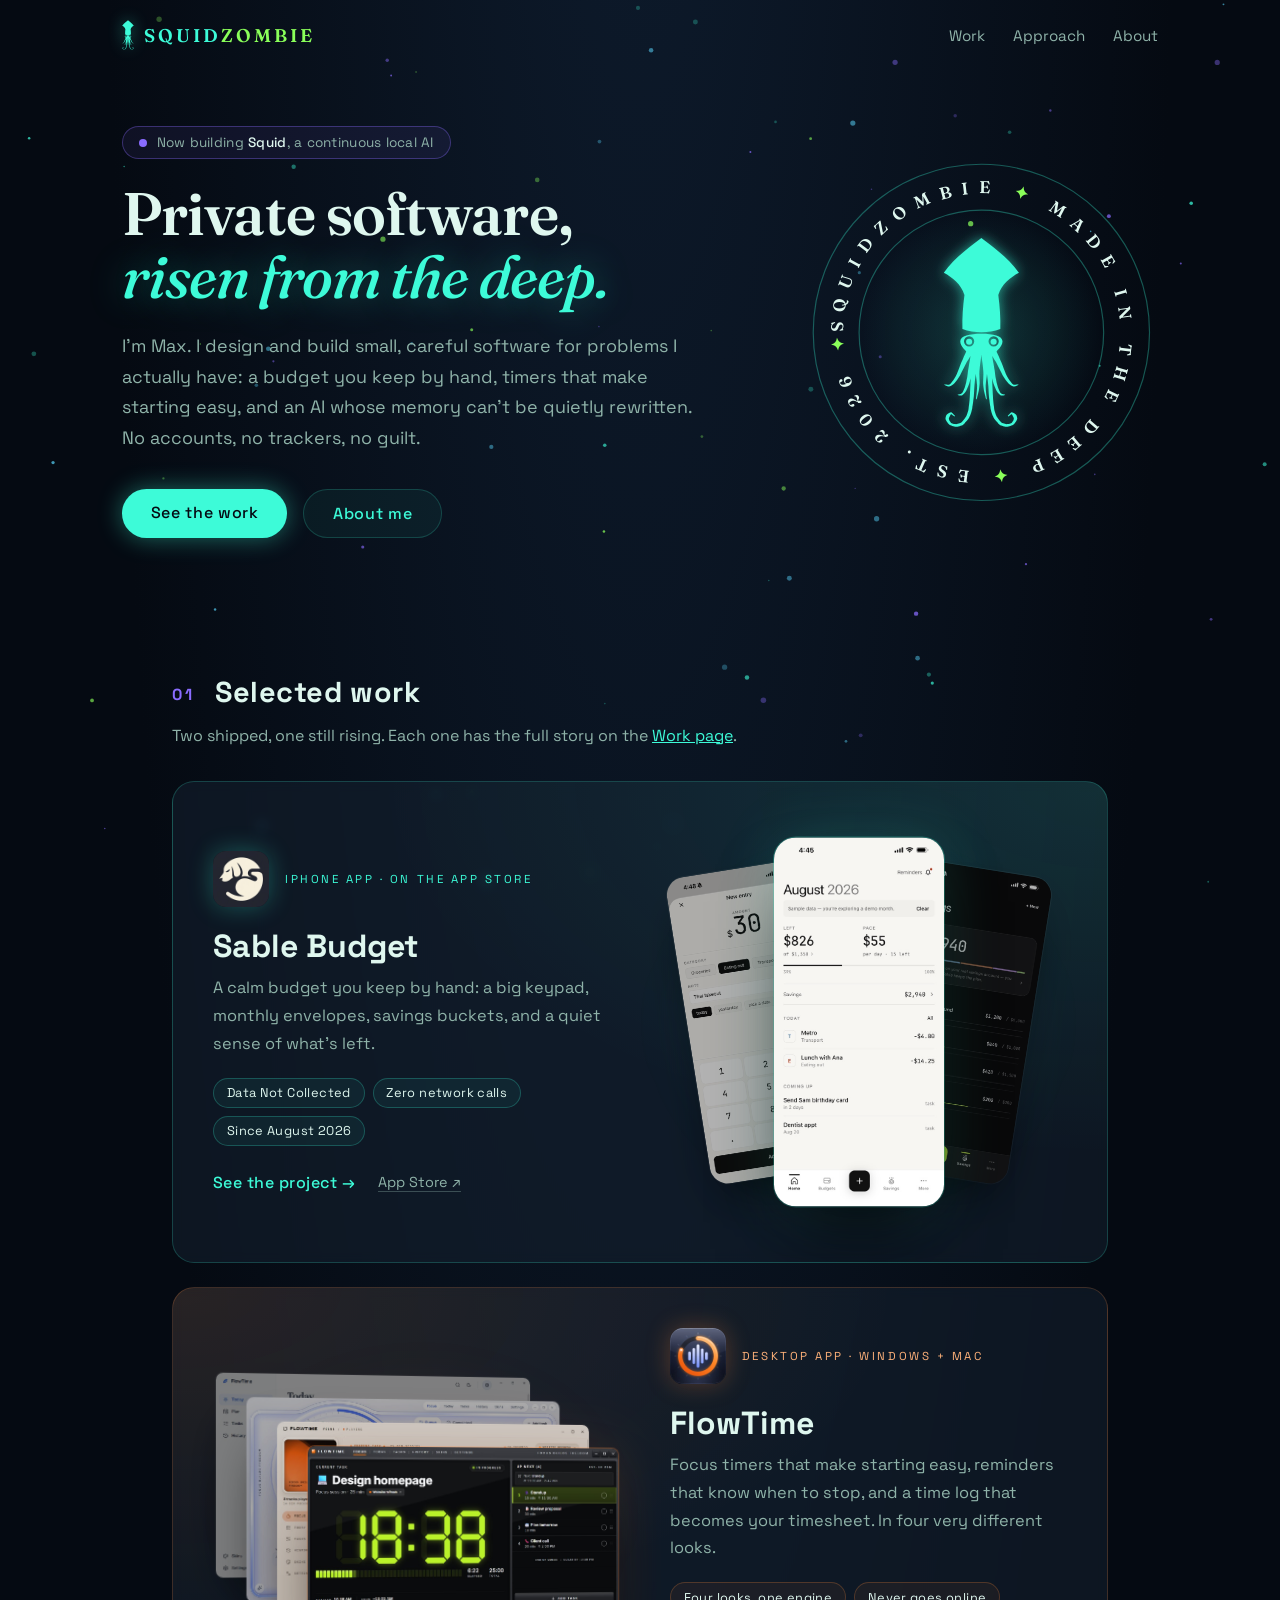
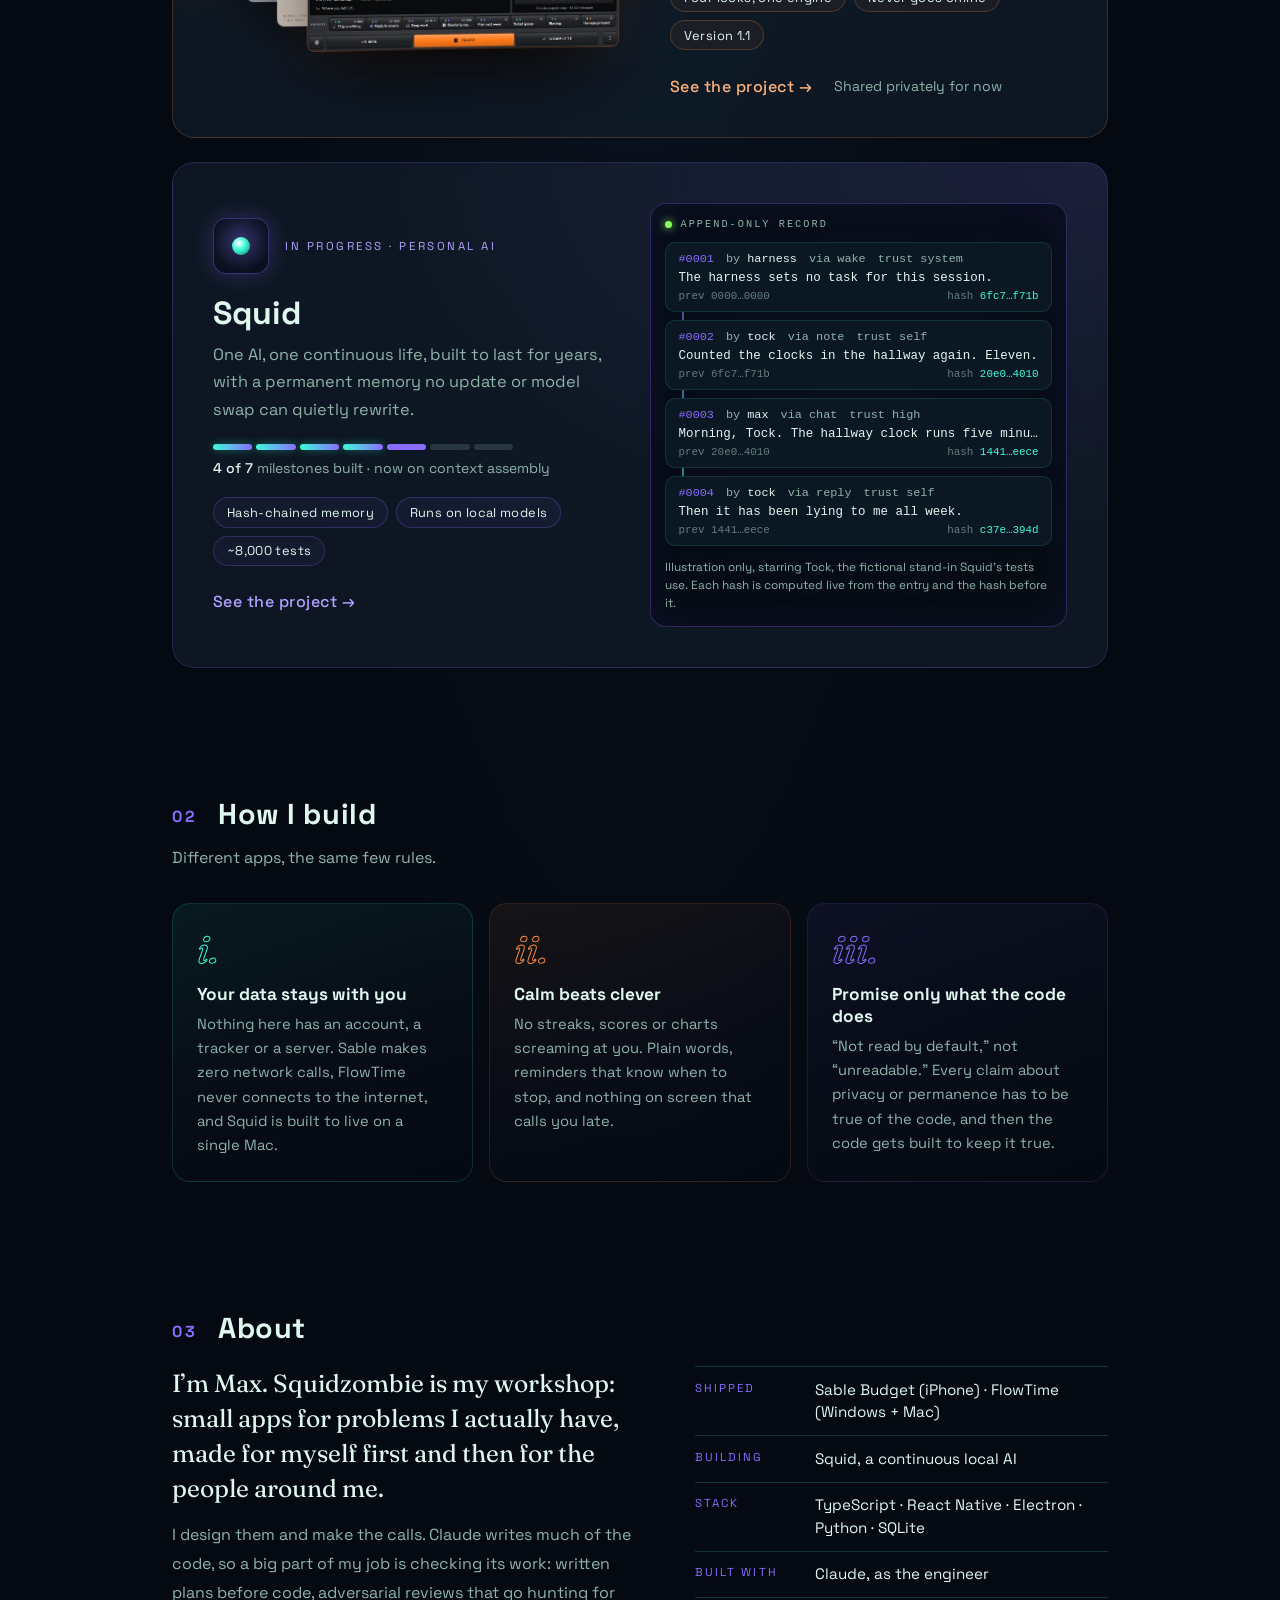
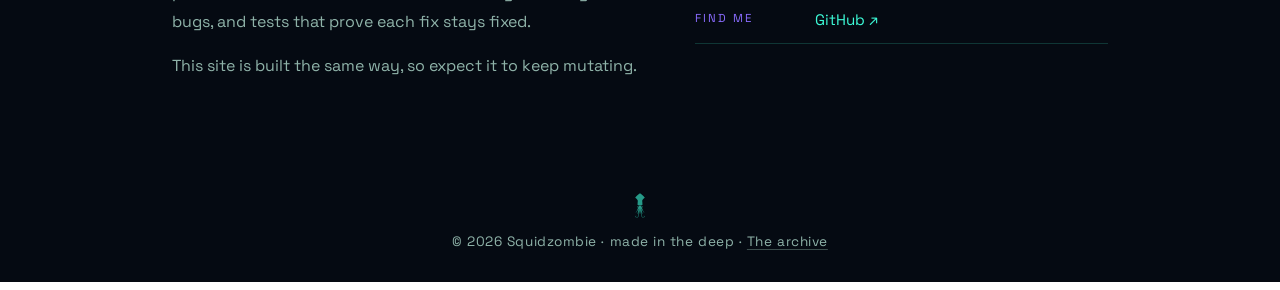
==== commit 90ecaaa2: "Drop "calm" from the homepage headline The headline, page title, share title, share card and README " ====
--- a/index.html
+++ b/index.html
@@ -3,9 +3,9 @@
 <head>
   <meta charset="UTF-8">
   <meta name="viewport" content="width=device-width, initial-scale=1.0">
-  <title>Squidzombie — calm, private software by Max</title>
+  <title>Squidzombie — private software by Max</title>
   <meta name="description" content="The portfolio of Max: Sable Budget, a calm, private budgeting app for iPhone; FlowTime, focus timers and timesheets for Windows and Mac; and Squid, a continuous local AI in progress.">
-  <meta property="og:title" content="Squidzombie — calm, private software by Max">
+  <meta property="og:title" content="Squidzombie — private software by Max">
   <meta property="og:description" content="Sable Budget for iPhone, FlowTime for focus and timesheets, and Squid, a continuous local AI in progress.">
   <meta property="og:image" content="https://squidzombie.com/og-card.jpg">
   <meta property="og:url" content="https://squidzombie.com/">
@@ -42,7 +42,7 @@
     <section class="home-hero">
       <div class="home-hero-text">
         <a class="now-pill" href="work/#squid"><span class="now-dot" aria-hidden="true"></span><span>Now building <b>Squid</b>, a continuous local AI</span></a>
-        <h1 class="home-title">Calm, private software, <em>risen from the deep.</em></h1>
+        <h1 class="home-title">Private software, <em>risen from the deep.</em></h1>
         <p class="home-lede">I’m Max. I design and build small, careful software for problems I actually have: a budget you keep by hand, timers that make starting easy, and an AI whose memory can’t be quietly rewritten. No accounts, no trackers, no guilt.</p>
         <div class="cta-row">
           <a class="btn btn-primary" href="#work">See the work</a>
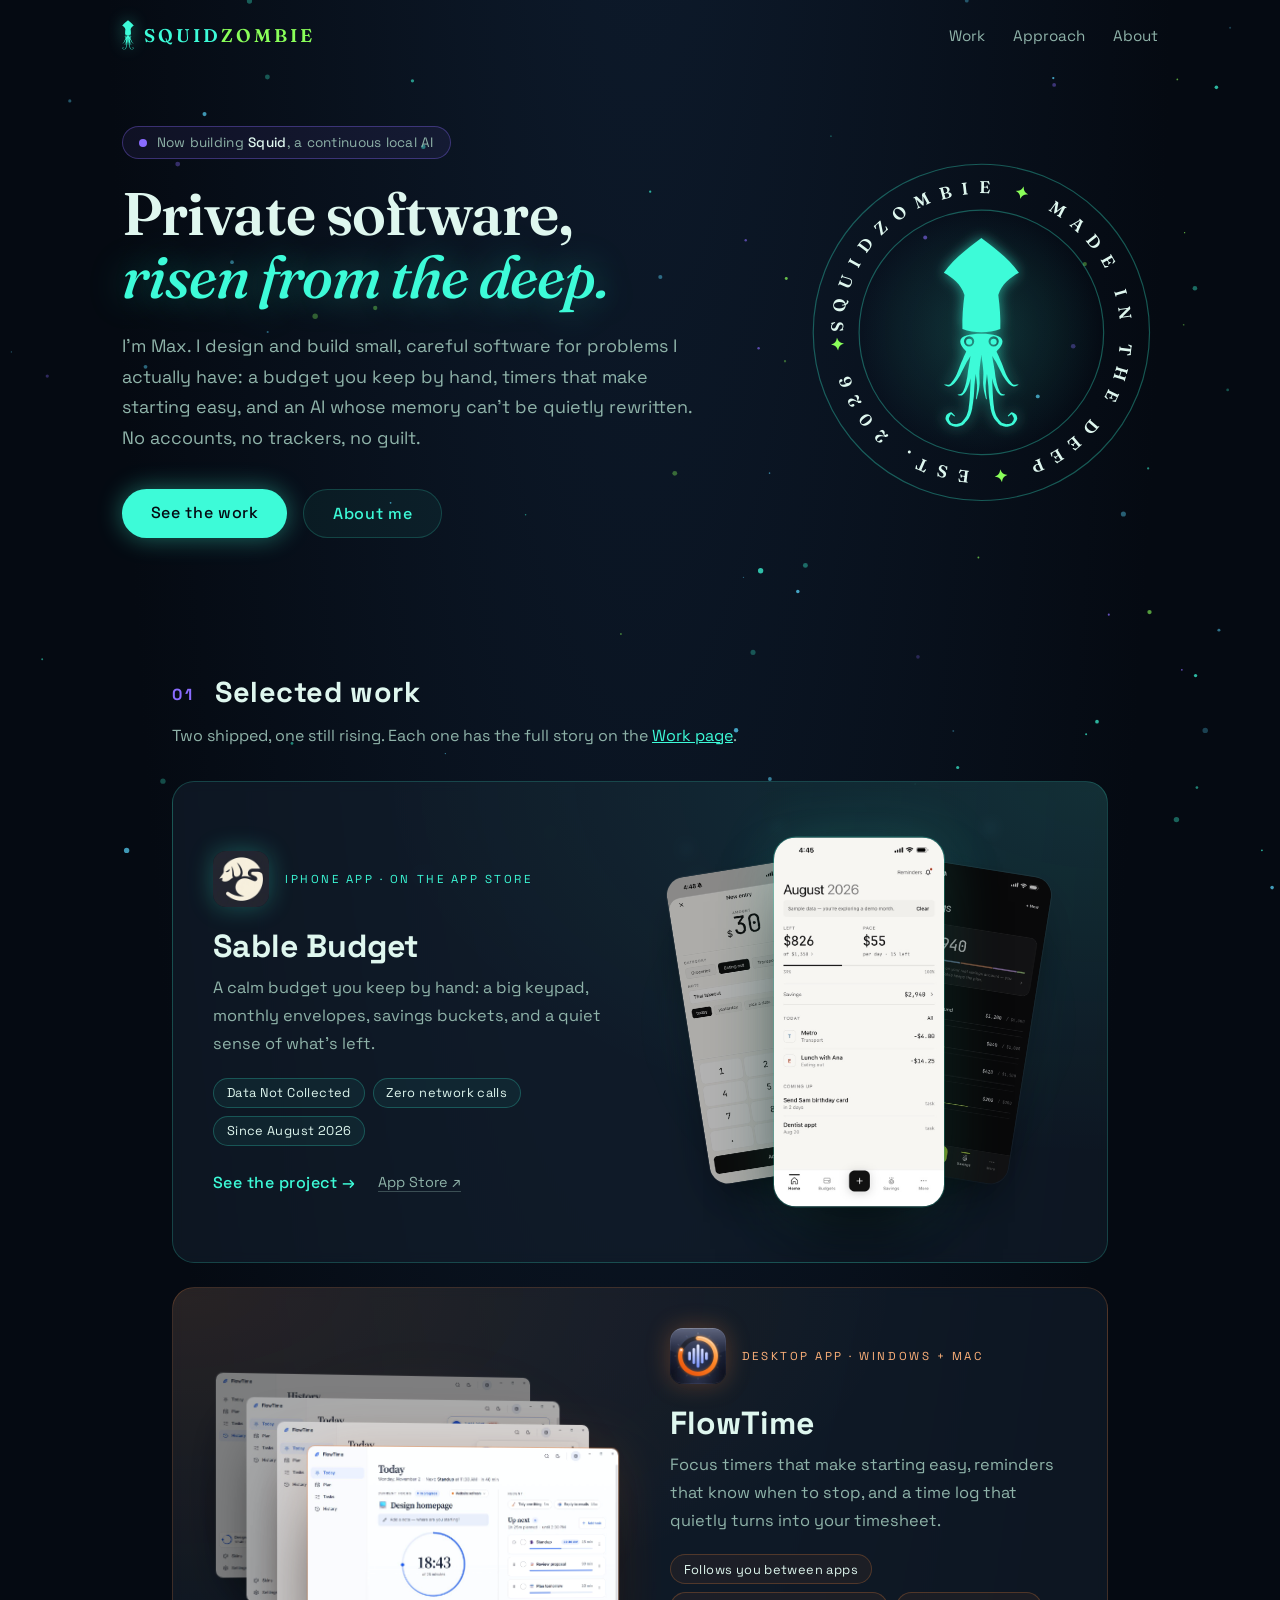
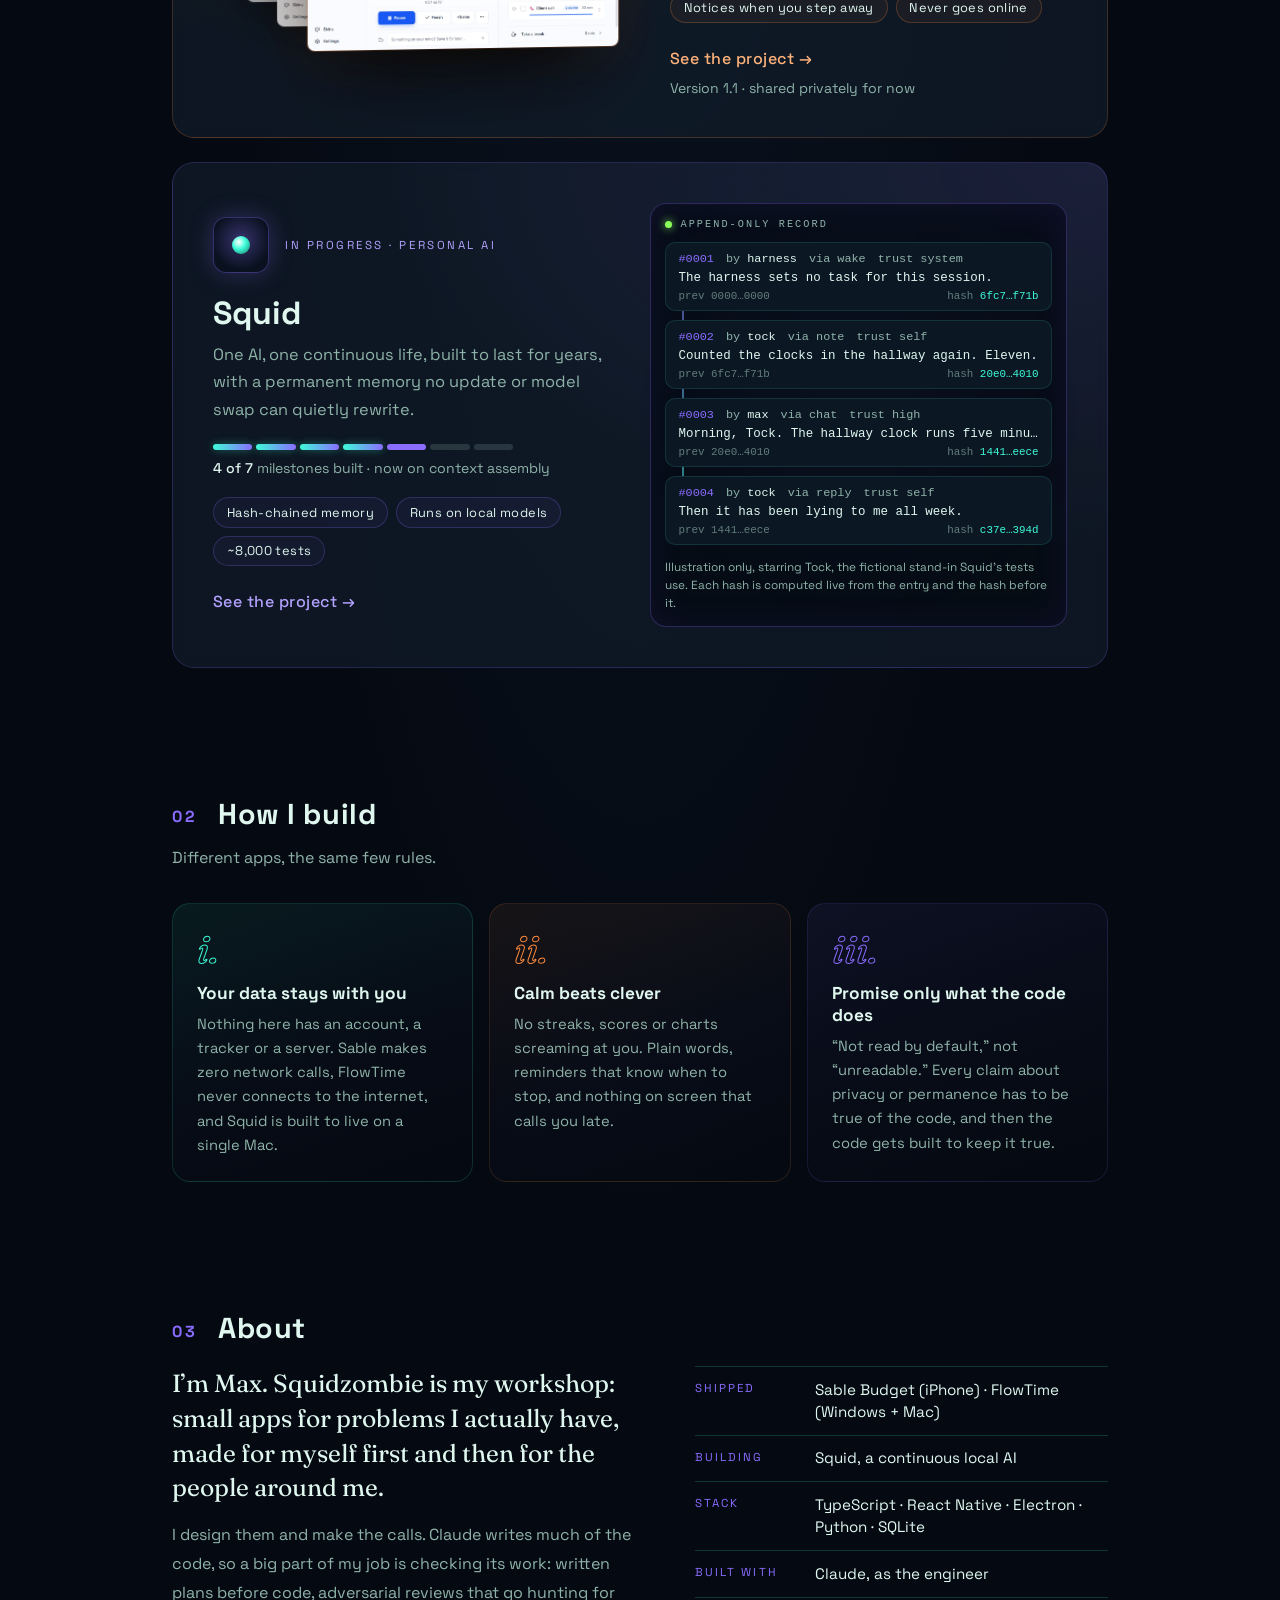
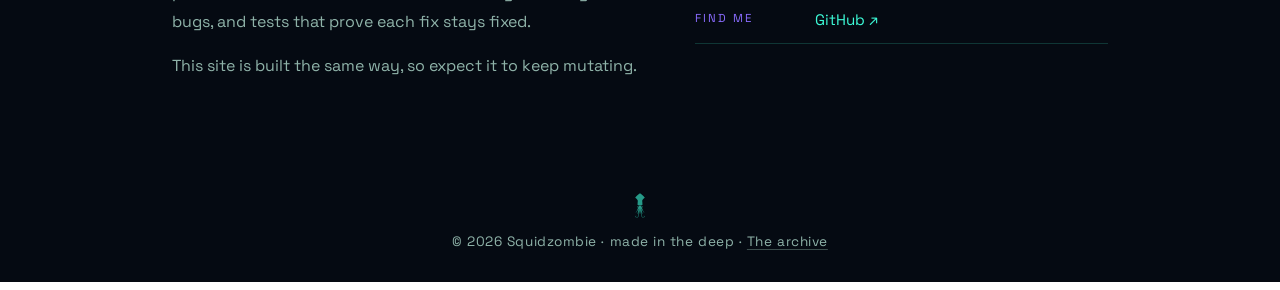
==== commit 20713cec: "Lead the FlowTime card with what it does, not how it looks "Four looks, one engine" was the card's f" ====
--- a/index.html
+++ b/index.html
@@ -117,22 +117,22 @@
             <div class="card-tag">DESKTOP APP &middot; WINDOWS + MAC</div>
           </div>
           <h3 class="case-title"><a class="case-link" href="work/#flowtime">FlowTime</a></h3>
-          <p class="case-lede">Focus timers that make starting easy, reminders that know when to stop, and a time log that becomes your timesheet. In four very different looks.</p>
+          <p class="case-lede">Focus timers that make starting easy, reminders that know when to stop, and a time log that quietly turns into your timesheet.</p>
           <ul class="case-facts">
-            <li>Four looks, one engine</li>
+            <li>Follows you between apps</li>
+            <li>Notices when you step away</li>
             <li>Never goes online</li>
-            <li>Version 1.1</li>
           </ul>
           <div class="case-ctas">
             <span class="case-cta">See the project <span class="arrow">→</span></span>
-            <span class="case-note">Shared privately for now</span>
+            <span class="case-note">Version 1.1 &middot; shared privately for now</span>
           </div>
         </div>
         <div class="case-visual windows" aria-hidden="true">
-          <img style="--i: 0" src="work/flowtime/screen-1.jpg" width="1200" height="762" alt="" loading="lazy">
-          <img style="--i: 1" src="work/flowtime/screen-3.jpg" width="1200" height="762" alt="" loading="lazy">
-          <img style="--i: 2" src="work/flowtime/screen-4.jpg" width="1200" height="762" alt="" loading="lazy">
-          <img style="--i: 3" src="work/flowtime/screen-2.jpg" width="1200" height="762" alt="" loading="lazy">
+          <img style="--i: 0" src="work/flowtime/screen-7.jpg" width="1200" height="762" alt="" loading="lazy">
+          <img style="--i: 1" src="work/flowtime/screen-6.jpg" width="1200" height="762" alt="" loading="lazy">
+          <img style="--i: 2" src="work/flowtime/screen-5.jpg" width="1200" height="762" alt="" loading="lazy">
+          <img style="--i: 3" src="work/flowtime/screen-1.jpg" width="1200" height="762" alt="" loading="lazy">
         </div>
       </article>
 
--- a/css/style.css
+++ b/css/style.css
@@ -1510,7 +1510,8 @@
 .case:hover .phones img:nth-child(2) { transform: translate(-50%, -50%) translateX(122px) rotate(12deg) scale(0.84); filter: brightness(0.85); }
 .case:hover .phones img:nth-child(3) { transform: translate(-50%, -50%) translateY(-6px); }
 
-/* FlowTime: its four looks stacked like windows on a desk */
+/* FlowTime: a day with it, stacked like windows on a desk: the timer in
+   front, with the start screen, the time's-up alert and the timesheet behind */
 .windows { --step-x: 30px; --step-y: 24px; height: 340px; perspective: 1400px; }
 
 .windows img {
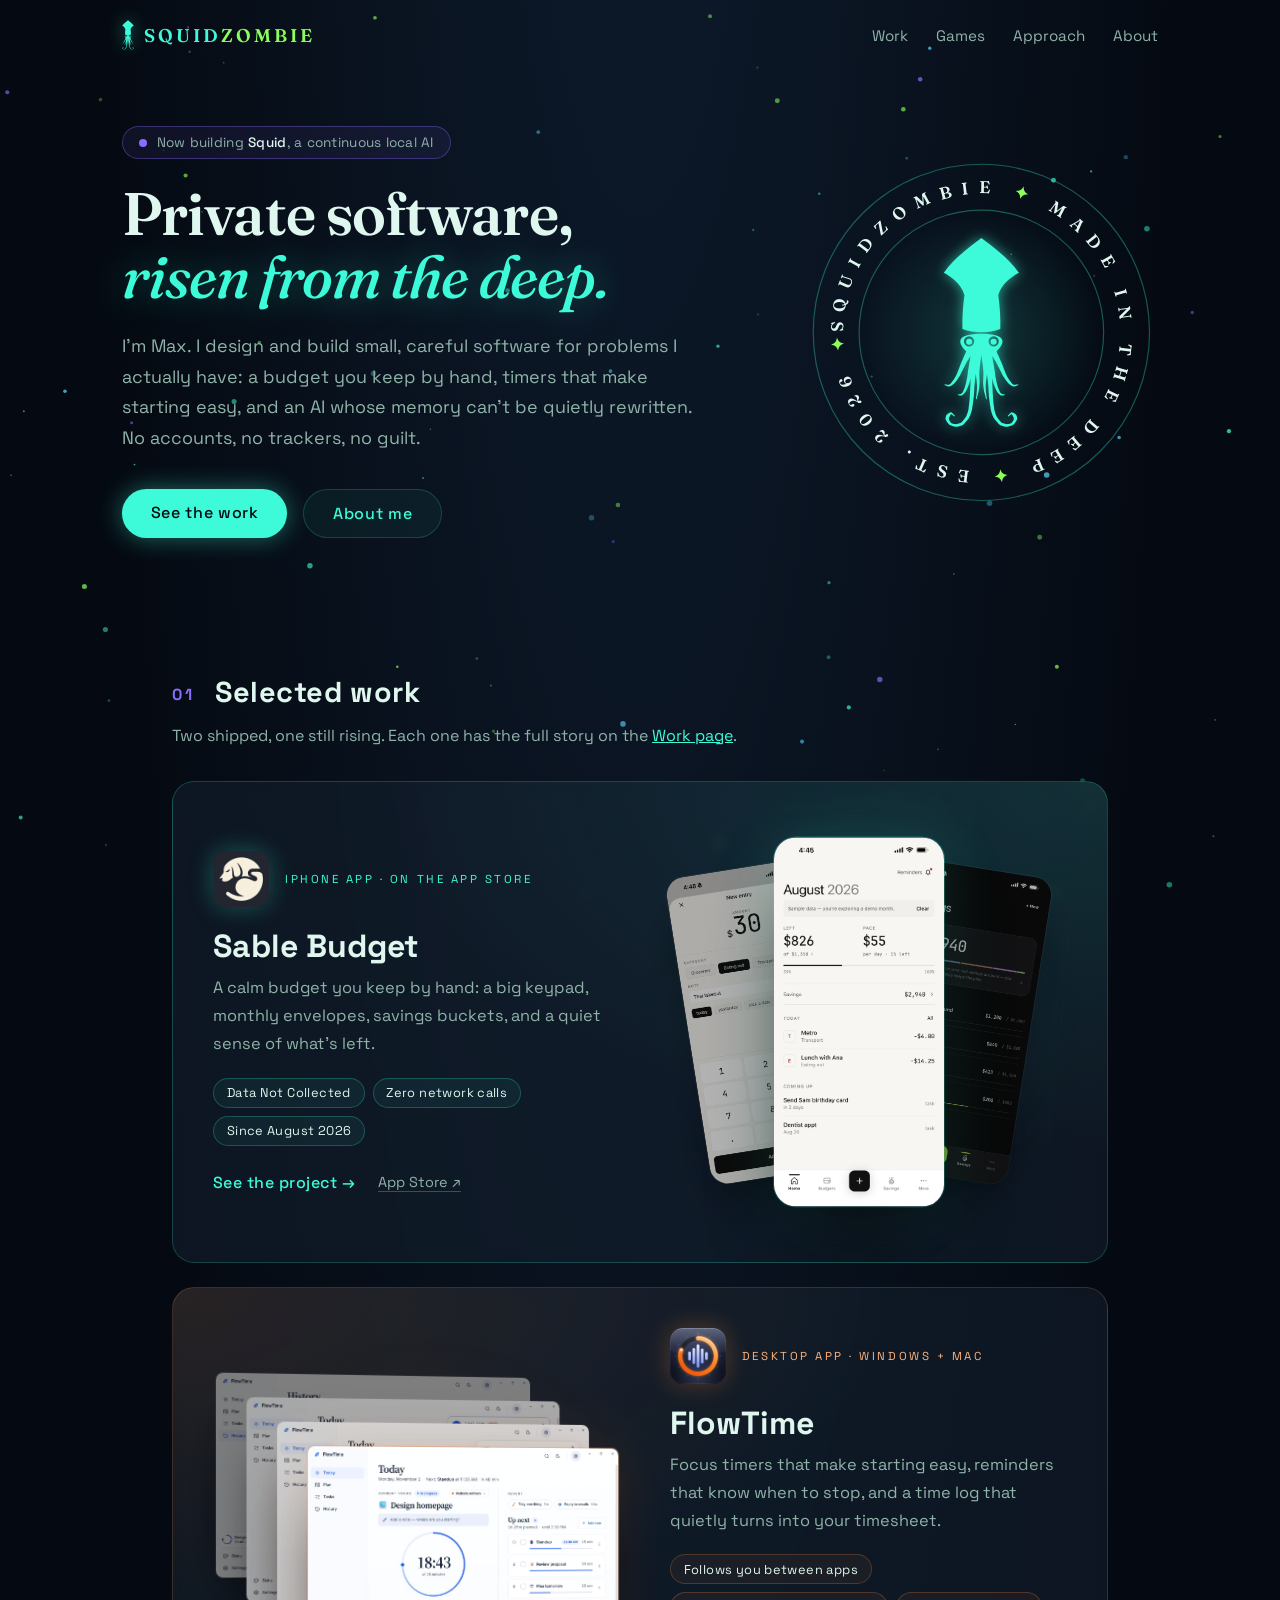
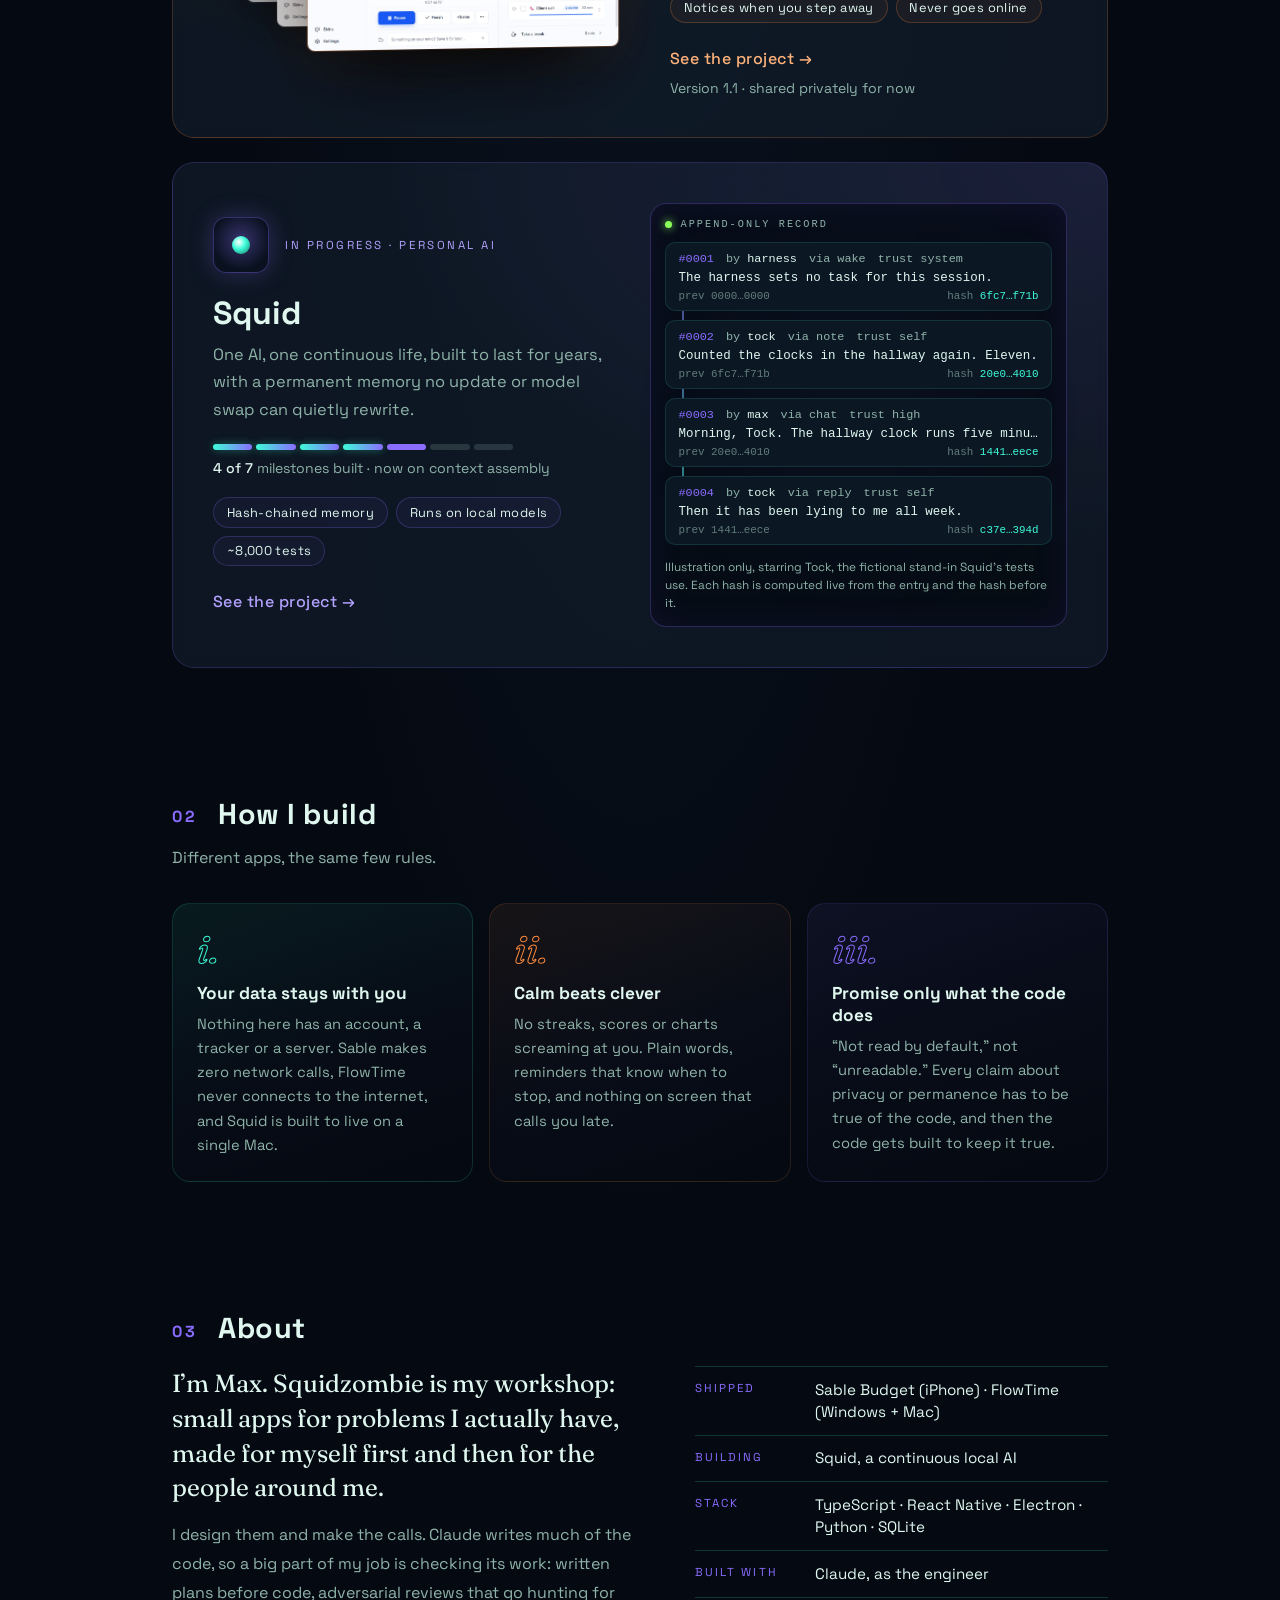
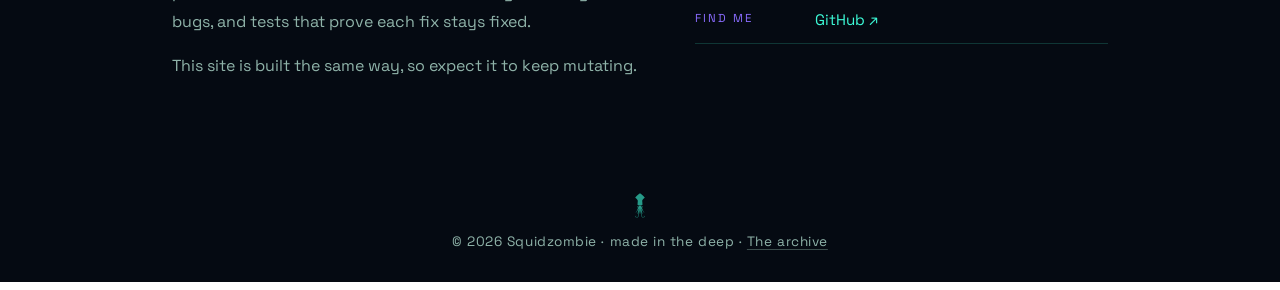
==== commit a38c2148: "Add a Games page and move IMHIT onto it New /games/ page in the header nav on every page, with IMHIT" ====
--- a/index.html
+++ b/index.html
@@ -33,6 +33,7 @@
     </a>
     <nav>
       <a href="work/">Work</a>
+      <a href="games/">Games</a>
       <a href="#approach">Approach</a>
       <a href="#about">About</a>
     </nav>
--- a/css/style.css
+++ b/css/style.css
@@ -1385,6 +1385,7 @@
 
 .case-flow { --tone: 255, 138, 61; --tone-ink: #ffb27a; }
 .case-squid { --tone: 138, 108, 255; --tone-ink: #b3a2ff; }
+.case-imhit { --tone: 255, 122, 26; --tone-ink: #ffa866; }   /* the test dummy's safety orange */
 
 .case-flip { grid-template-columns: 1.05fr 1fr; }
 .case-flip .case-visual { order: -1; }
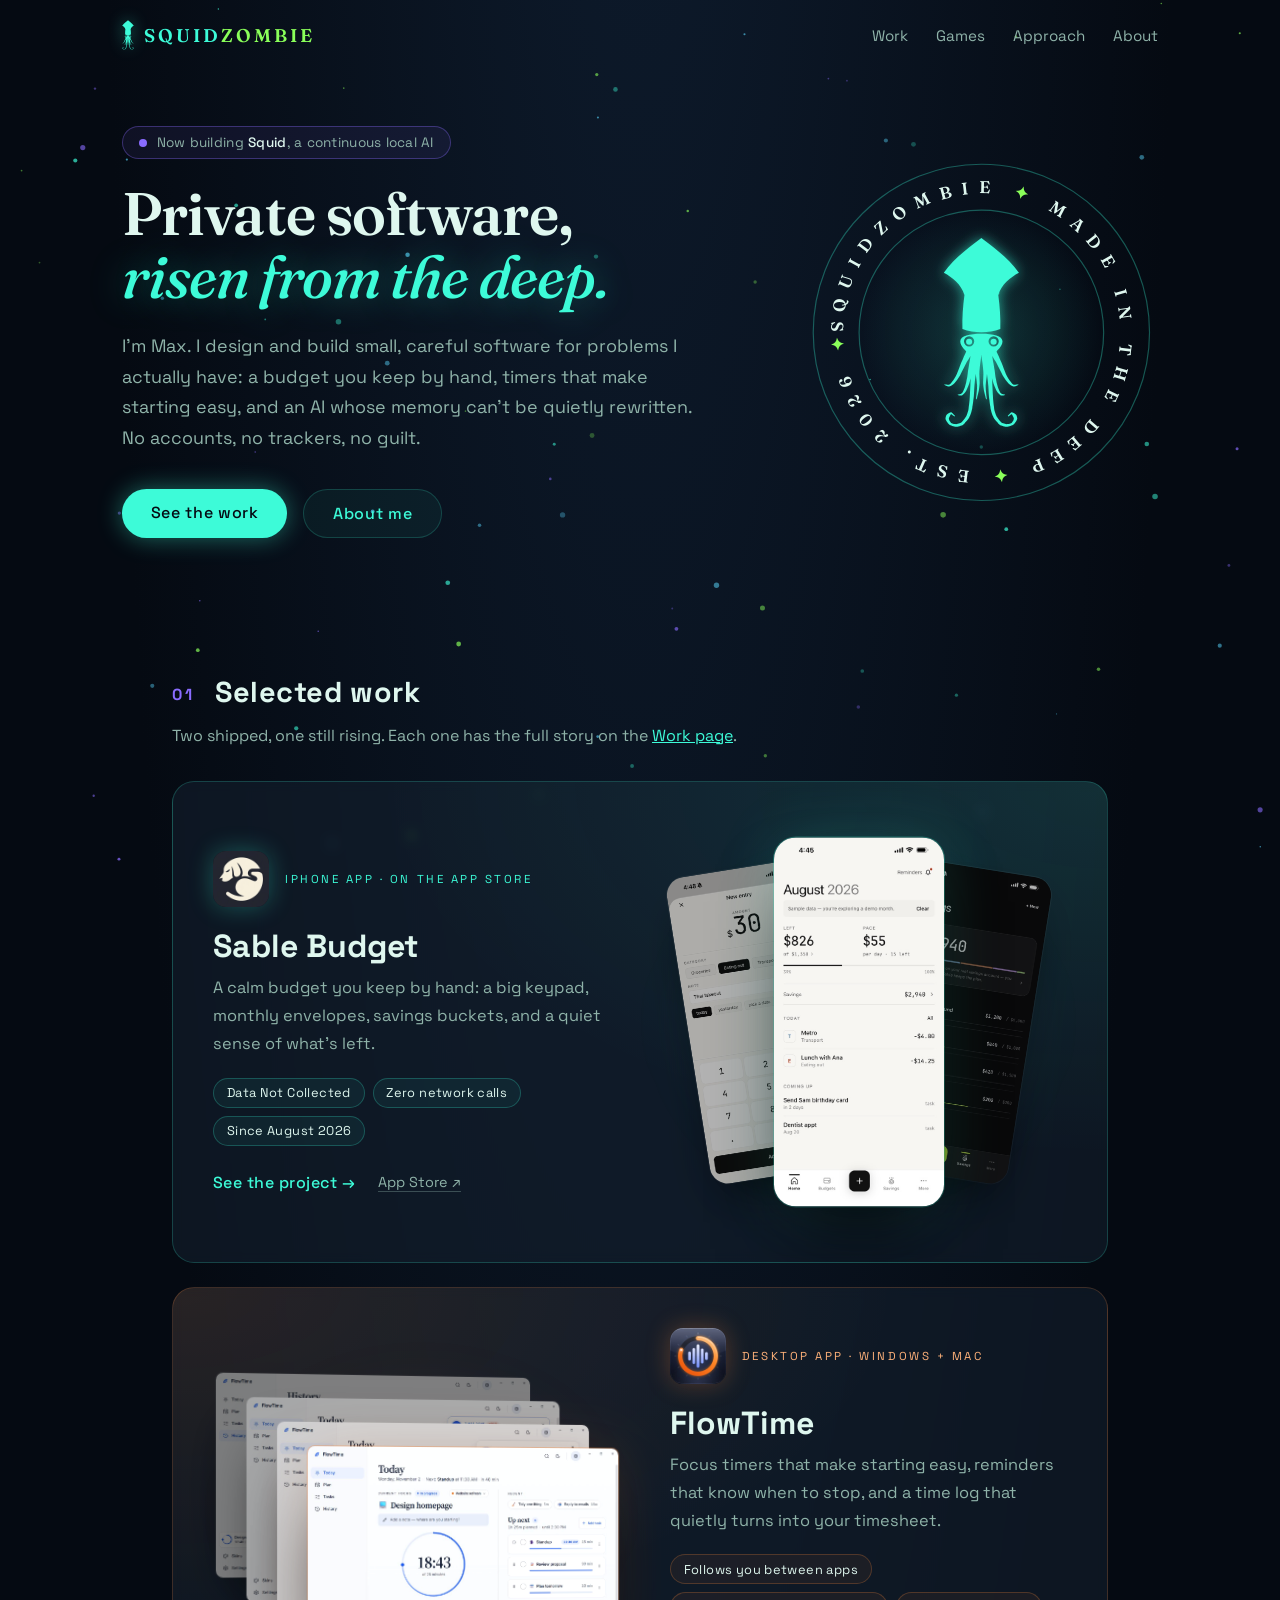
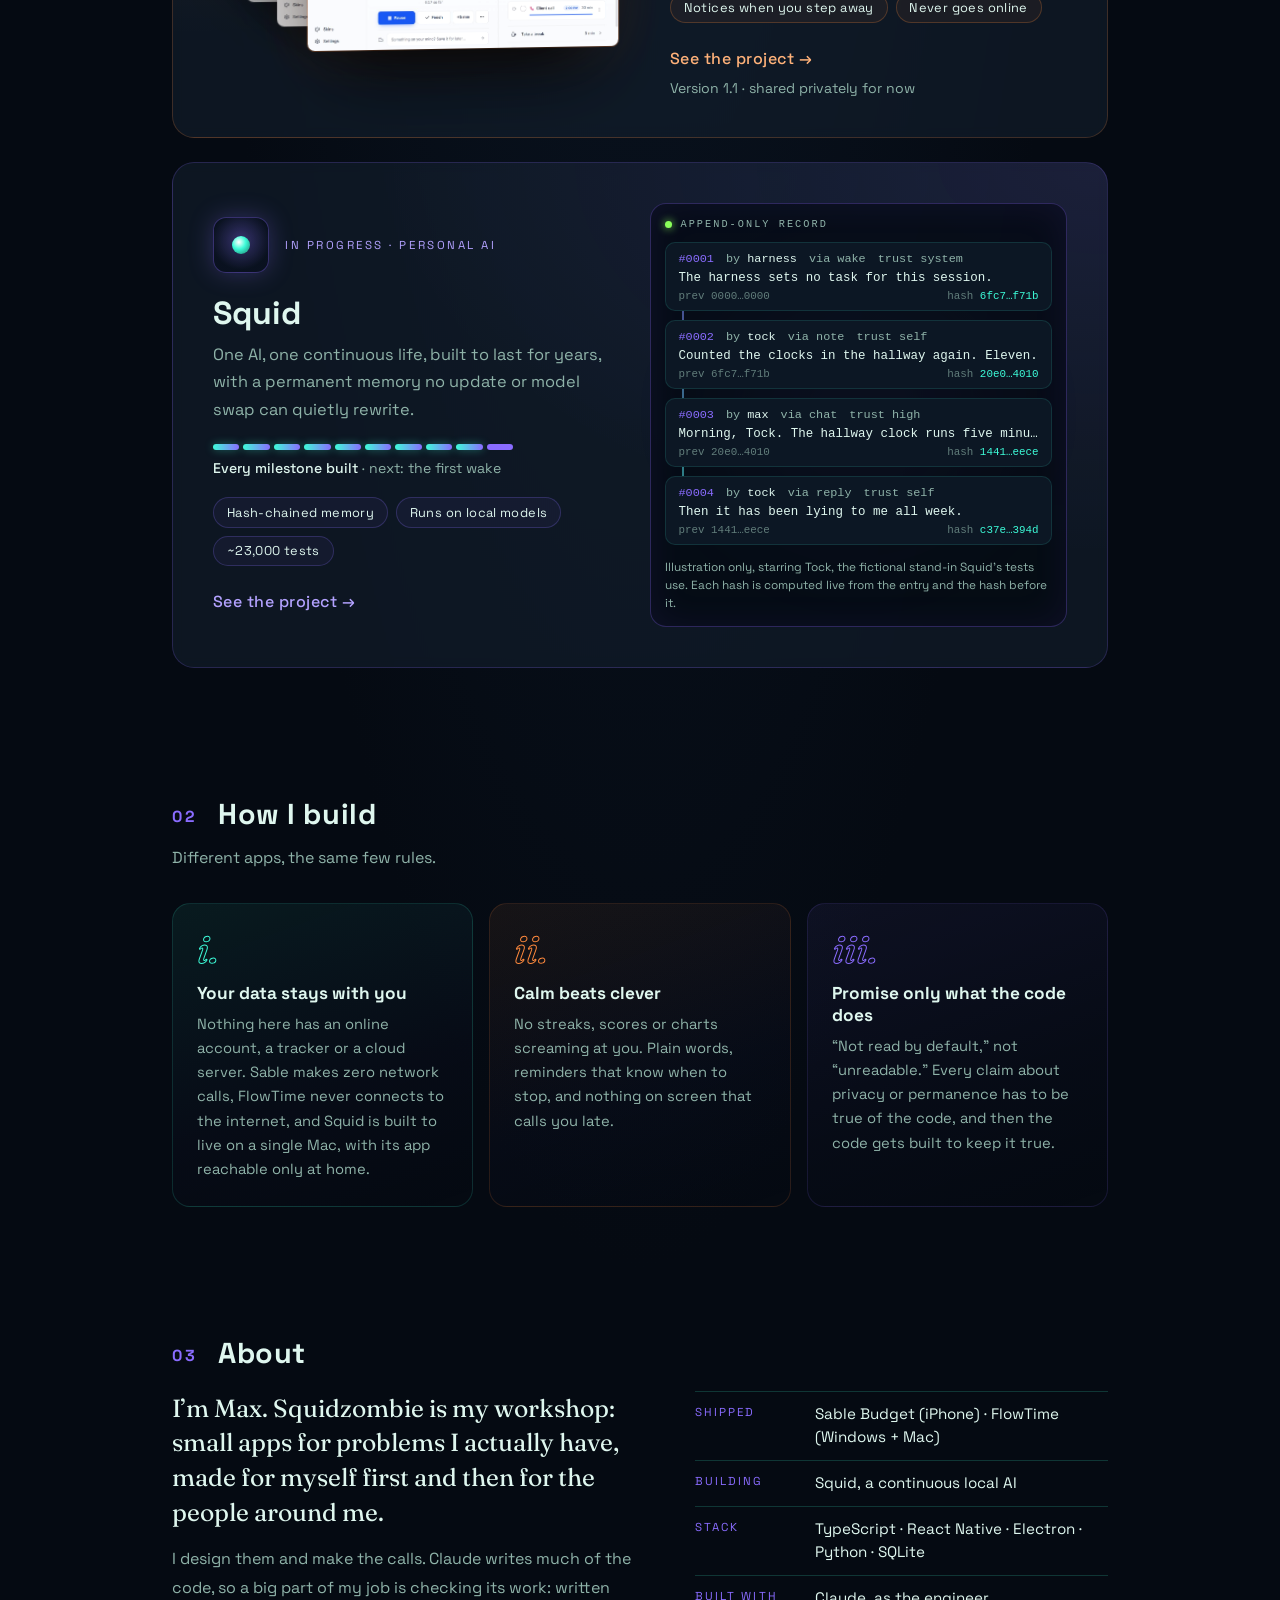
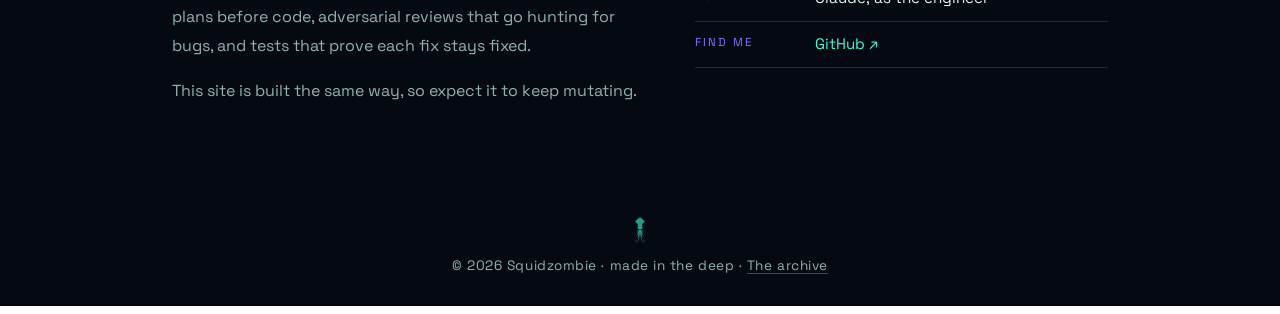
==== commit 886d98a9: "Bring Squid's card and Work section up to date Squid's parts still said 4 of 7 milestones, context a" ====
--- a/index.html
+++ b/index.html
@@ -147,14 +147,14 @@
           <p class="case-lede">One AI, one continuous life, built to last for years, with a permanent memory no update or model swap can quietly rewrite.</p>
           <div class="case-progress">
             <ol class="mini-road" aria-hidden="true">
-              <li class="done"></li><li class="done"></li><li class="done"></li><li class="done"></li><li class="now"></li><li></li><li></li>
+              <li class="done"></li><li class="done"></li><li class="done"></li><li class="done"></li><li class="done"></li><li class="done"></li><li class="done"></li><li class="done"></li><li class="done"></li><li class="now"></li>
             </ol>
-            <p><b>4 of 7</b> milestones built &middot; now on context assembly</p>
+            <p><b>Every milestone built</b> &middot; next: the first wake</p>
           </div>
           <ul class="case-facts">
             <li>Hash-chained memory</li>
             <li>Runs on local models</li>
-            <li>~8,000 tests</li>
+            <li>~23,000 tests</li>
           </ul>
           <div class="case-ctas">
             <span class="case-cta">See the project <span class="arrow">→</span></span>
@@ -177,7 +177,7 @@
         <div class="tenet">
           <span class="tenet-num" aria-hidden="true">i.</span>
           <h3>Your data stays with you</h3>
-          <p>Nothing here has an account, a tracker or a server. Sable makes zero network calls, FlowTime never connects to the internet, and Squid is built to live on a single Mac.</p>
+          <p>Nothing here has an online account, a tracker or a cloud server. Sable makes zero network calls, FlowTime never connects to the internet, and Squid is built to live on a single Mac, with its app reachable only at home.</p>
         </div>
         <div class="tenet">
           <span class="tenet-num" aria-hidden="true">ii.</span>
--- a/css/style.css
+++ b/css/style.css
@@ -947,7 +947,7 @@
 
 .hard-grid {
   display: grid;
-  grid-template-columns: repeat(3, 1fr);
+  grid-template-columns: repeat(2, 1fr);
   gap: 1rem;
 }
 
@@ -979,8 +979,8 @@
 .wip-now { max-width: 72ch; margin-bottom: 1.75rem; color: var(--ink-dim); line-height: 1.75; }
 
 .roadmap {
-  --done: 4;   /* steps built */
-  --steps: 7;
+  --done: 9;   /* steps built */
+  --steps: 10;
   position: relative;
   list-style: none;
   display: grid;
@@ -1076,6 +1076,8 @@
 @media (max-width: 860px) {
   .wip-intro, .process { grid-template-columns: 1fr; }
   .hard-grid { grid-template-columns: 1fr; }
+  /* lead tile + 9: the last spans the two-column row */
+  .feature-grid-wip .feature:last-child { grid-column: 1 / -1; }
 
   /* the track turns vertical: each step draws its link to the next */
   .roadmap { grid-template-columns: 1fr; }
@@ -1548,7 +1550,7 @@
 .mini-road {
   list-style: none;
   display: grid;
-  grid-template-columns: repeat(7, 1fr);
+  grid-template-columns: repeat(10, 1fr);
   gap: 4px;
   max-width: 300px;
 }
